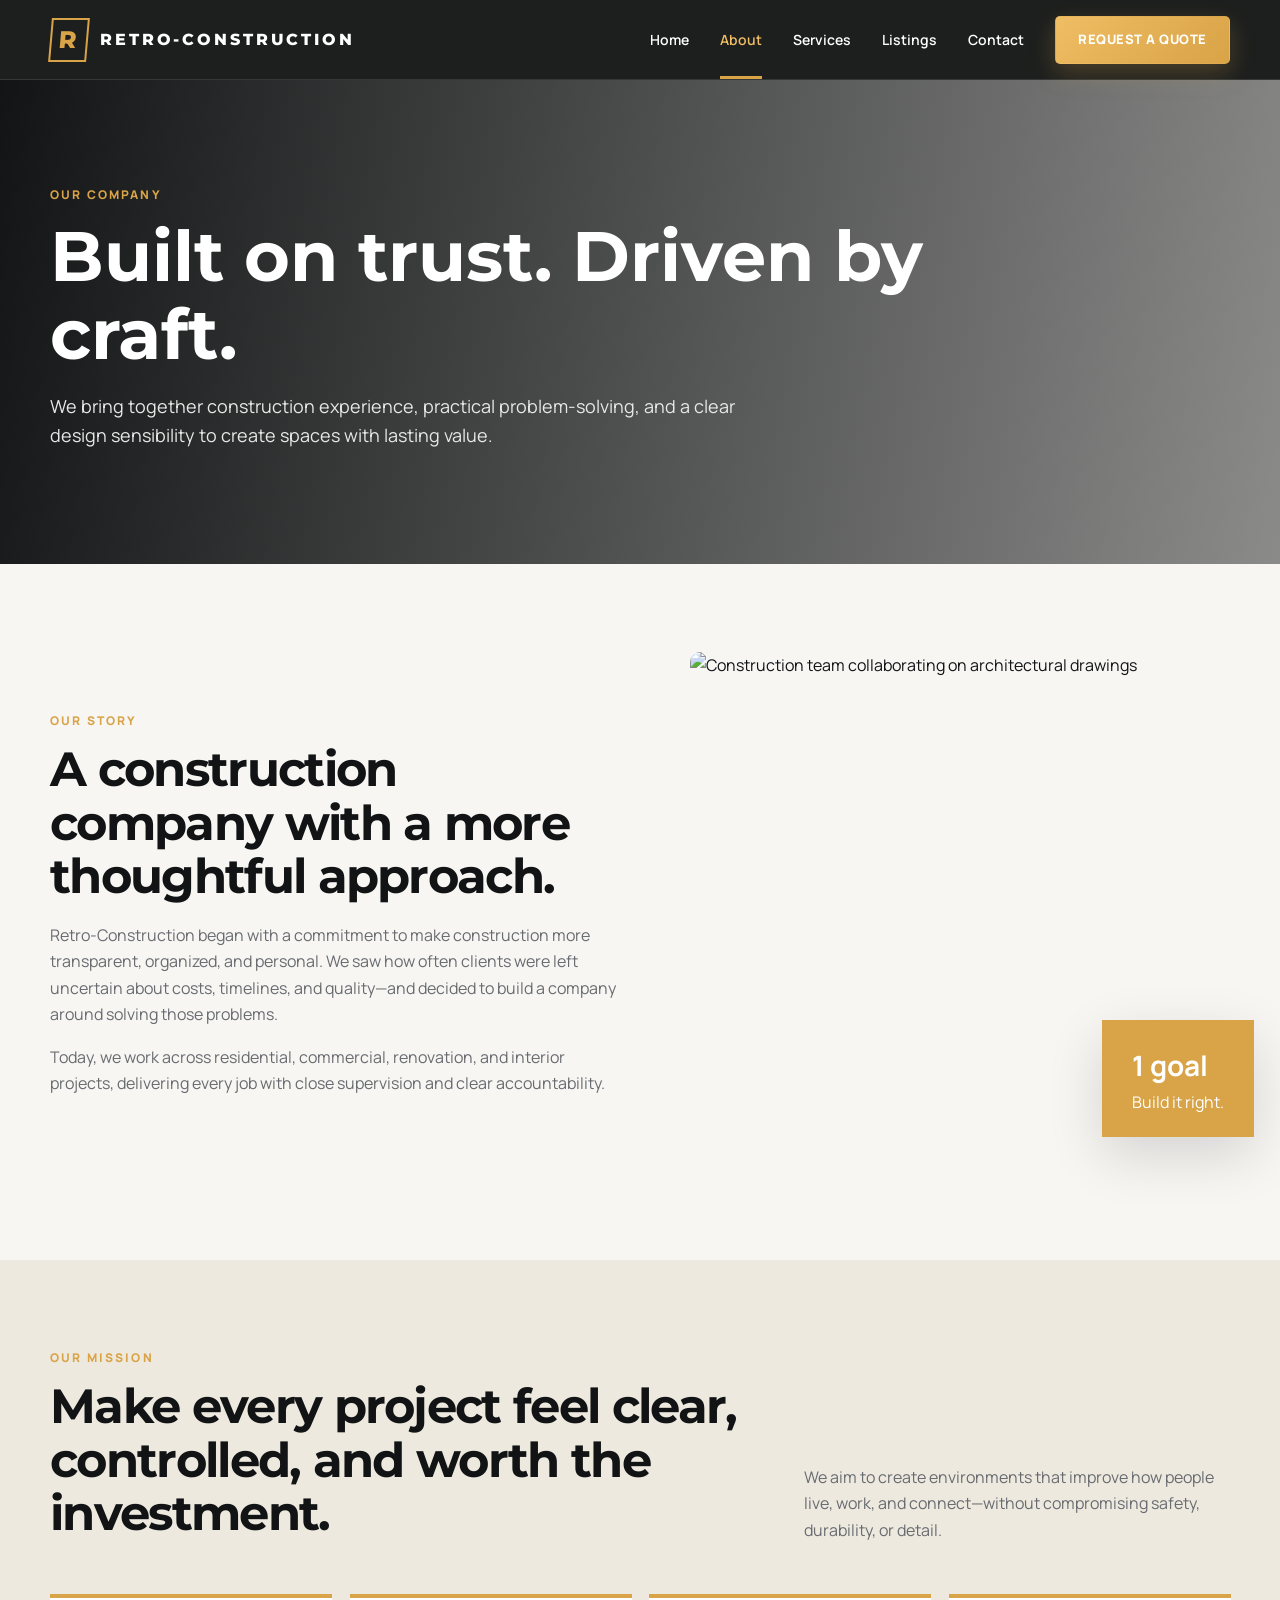
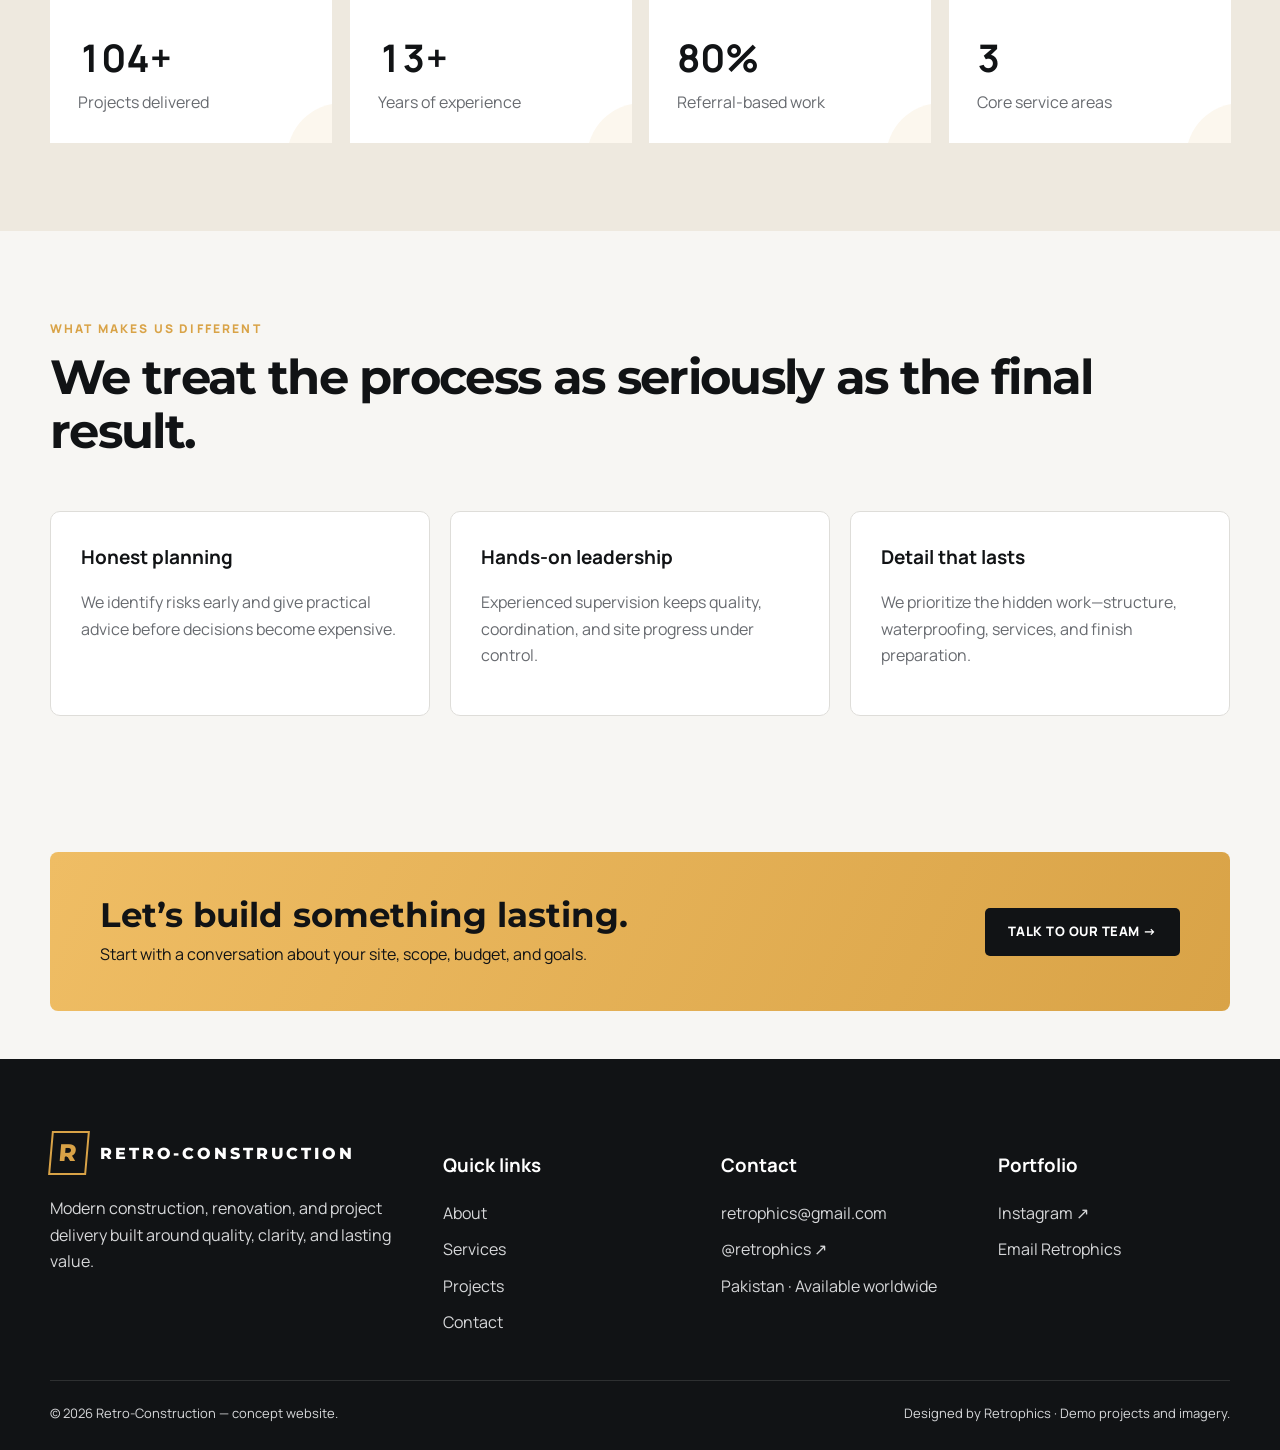
==== about.html @ dbc23b1a "uploading project" ====
<!DOCTYPE html><html lang="en"><head><meta charset="UTF-8"><meta name="viewport" content="width=device-width,initial-scale=1"><title>About Retro-Construction | Our Story & Mission</title><meta name="description" content="Learn about Retro-Construction, our mission, values, experience, and commitment to dependable, design-led construction."><link rel="stylesheet" href="styles.css"></head><body>
<header class="site-header"><div class="container navbar"><a class="logo" href="index.html"><span class="logo-mark">R</span><span>Retro-Construction</span></a><nav class="nav-links"><a href="index.html">Home</a><a class="active" href="about.html">About</a><a href="services.html">Services</a><a href="projects.html">Listings</a><a href="contact.html">Contact</a><a class="btn btn-primary" href="contact.html">Request a Quote</a></nav><button class="menu-btn">☰</button></div></header>
<main><section class="page-hero"><div class="container"><span class="eyebrow">Our company</span><h1>Built on trust. Driven by craft.</h1><p>We bring together construction experience, practical problem-solving, and a clear design sensibility to create spaces with lasting value.</p></div></section>
<section class="section"><div class="container split"><div><span class="eyebrow">Our story</span><h2>A construction company with a more thoughtful approach.</h2><p>Retro-Construction began with a commitment to make construction more transparent, organized, and personal. We saw how often clients were left uncertain about costs, timelines, and quality—and decided to build a company around solving those problems.</p><p>Today, we work across residential, commercial, renovation, and interior projects, delivering every job with close supervision and clear accountability.</p></div><div class="image-stack"><img src="https://images.unsplash.com/photo-1531835551805-16d864c8d311?auto=format&fit=crop&w=1000&q=80" alt="Construction team collaborating on architectural drawings"><div class="floating-note"><strong>1 goal</strong>Build it right.</div></div></div></section>
<section class="section" style="background:#eee9df"><div class="container"><div class="section-heading"><div><span class="eyebrow">Our mission</span><h2>Make every project feel clear, controlled, and worth the investment.</h2></div><p>We aim to create environments that improve how people live, work, and connect—without compromising safety, durability, or detail.</p></div><div class="stats"><div class="stat"><strong>120+</strong><span>Projects delivered</span></div><div class="stat"><strong>15+</strong><span>Years of experience</span></div><div class="stat"><strong>92%</strong><span>Referral-based work</span></div><div class="stat"><strong>4</strong><span>Core service areas</span></div></div></div></section>
<section class="section"><div class="container"><div class="section-heading"><div><span class="eyebrow">What makes us different</span><h2>We treat the process as seriously as the final result.</h2></div></div><div class="grid-3"><article class="card"><h3>Honest planning</h3><p>We identify risks early and give practical advice before decisions become expensive.</p></article><article class="card"><h3>Hands-on leadership</h3><p>Experienced supervision keeps quality, coordination, and site progress under control.</p></article><article class="card"><h3>Detail that lasts</h3><p>We prioritize the hidden work—structure, waterproofing, services, and finish preparation.</p></article></div></div></section>
<section class="section-sm"><div class="container"><div class="cta-banner"><div><h2>Let’s build something lasting.</h2><p>Start with a conversation about your site, scope, budget, and goals.</p></div><a class="btn btn-dark" href="contact.html">Talk to our team →</a></div></div></section></main>
<footer><div class="container"><div class="footer-grid"><div><a class="logo" href="index.html"><span class="logo-mark">R</span><span>Retro-Construction</span></a><p style="margin-top:20px">Modern construction, renovation, and project delivery built around quality, clarity, and lasting value.</p></div><div><h3>Quick links</h3><div class="footer-links"><a href="about.html">About</a><a href="services.html">Services</a><a href="projects.html">Projects</a><a href="contact.html">Contact</a></div></div><div><h3>Contact</h3><div class="footer-links"><a href="mailto:retrophics@gmail.com">retrophics@gmail.com</a><a href="https://www.instagram.com/retrophics/" target="_blank" rel="noopener noreferrer">@retrophics ↗</a><span>Pakistan · Available worldwide</span></div></div><div><h3>Portfolio</h3><div class="footer-links"><a href="https://www.instagram.com/retrophics/" target="_blank" rel="noopener noreferrer">Instagram ↗</a><a href="mailto:retrophics@gmail.com">Email Retrophics</a></div></div></div><div class="copyright"><span>© 2026 Retro-Construction — concept website.</span><span>Designed by Retrophics · Demo projects and imagery.</span></div></div></footer><script src="script.js"></script></body></html>
---- styles.css ----
@import url('https://fonts.googleapis.com/css2?family=Manrope:wght@400;500;600;700;800&family=Montserrat:wght@600;700;800&display=swap');
:root{--ink:#111315;--ink-2:#1b1e20;--muted:#686b70;--paper:#f7f6f3;--white:#fff;--gold:#d9a347;--gold-2:#efbd64;--line:#deddd9;--shadow:0 18px 55px rgba(0,0,0,.14);--radius:16px;--container:1180px}*{box-sizing:border-box}html{scroll-behavior:smooth}body{margin:0;background:var(--paper);color:var(--ink);font-family:Manrope,Arial,sans-serif;line-height:1.65}img{display:block;max-width:100%}a{text-decoration:none;color:inherit}button,input,textarea,select{font:inherit}.container{width:min(var(--container),calc(100% - 40px));margin:auto}.site-header{position:sticky;top:0;z-index:50;background:rgba(10,12,13,.92);backdrop-filter:blur(18px);border-bottom:1px solid rgba(255,255,255,.1)}.navbar{min-height:76px;display:flex;align-items:center;justify-content:space-between;gap:24px}.logo{display:flex;align-items:center;gap:12px;color:#fff;font-family:Montserrat,sans-serif;font-weight:800;text-transform:uppercase;letter-spacing:.18em;line-height:1.1}.logo-mark{width:38px;height:44px;display:grid;place-items:center;border:2px solid var(--gold);color:var(--gold);font-size:24px;transform:skew(-5deg)}.nav-links{display:flex;align-items:center;gap:31px;color:#fff;font-size:14px;font-weight:600}.nav-links>a:not(.btn){position:relative;padding:28px 0}.nav-links>a:not(.btn)::after{content:"";position:absolute;left:0;right:100%;bottom:0;height:3px;background:var(--gold);transition:.25s}.nav-links>a:hover::after,.nav-links>a.active::after{right:0}.nav-links>a.active{color:var(--gold-2)}.menu-btn{display:none;border:0;background:none;color:#fff;font-size:28px}.btn{display:inline-flex;align-items:center;justify-content:center;gap:10px;min-height:48px;padding:0 22px;border-radius:5px;border:1px solid transparent;font-weight:800;font-size:13px;text-transform:uppercase;letter-spacing:.04em;transition:.25s;cursor:pointer}.btn:hover{transform:translateY(-2px)}.btn-primary{background:linear-gradient(135deg,var(--gold-2),var(--gold));color:#fff;box-shadow:0 9px 24px rgba(217,163,71,.25)}.btn-secondary{border-color:var(--gold);color:#fff;background:rgba(12,14,15,.42)}.btn-dark{background:var(--ink);color:#fff}.hero{position:relative;min-height:595px;color:#fff;display:grid;align-items:center;overflow:hidden;background:linear-gradient(90deg,rgba(6,8,9,.93) 0%,rgba(6,8,9,.76) 37%,rgba(6,8,9,.14) 72%),url('https://images.unsplash.com/photo-1600566753190-17f0baa2a6c3?auto=format&fit=crop&w=2200&q=90') center/cover}.hero::after{content:"";position:absolute;inset:auto 0 0;height:130px;background:linear-gradient(transparent,rgba(5,6,7,.62))}.hero .container{position:relative;z-index:2;padding:70px 0 100px}.hero-copy{max-width:640px}.eyebrow{display:block;color:var(--gold);font-size:12px;font-weight:800;letter-spacing:.18em;text-transform:uppercase;margin-bottom:12px}.hero h1,.page-hero h1,h2{font-family:Montserrat,sans-serif;line-height:1.12;margin:0 0 18px}.hero h1{font-size:clamp(46px,6vw,76px);letter-spacing:-.045em;max-width:760px}.hero h1 span{color:var(--gold-2)}.hero p{font-size:17px;max-width:560px;color:#f0f1f2}.hero-actions{display:flex;gap:14px;flex-wrap:wrap;margin-top:30px}.trust-strip{position:relative;z-index:5;margin-top:-1px;background:linear-gradient(90deg,#151719,#242729,#17191b);color:#fff;border-top:1px solid rgba(255,255,255,.12);border-bottom:3px solid var(--gold)}.trust-items{display:grid;grid-template-columns:1.2fr repeat(4,1fr);min-height:104px;align-items:center}.trust-title{font-weight:800;font-size:13px;letter-spacing:.08em;text-transform:uppercase;padding-right:28px}.trust-item{display:flex;gap:13px;align-items:center;padding:0 28px;border-left:1px solid rgba(255,255,255,.2)}.trust-icon{font-size:28px;color:var(--gold)}.trust-item b{font-size:22px}.trust-item small{display:block;color:#c6c7c8}.section{padding:88px 0}.section-sm{padding:48px 0}.section-heading{display:flex;justify-content:space-between;gap:40px;align-items:end;margin-bottom:35px}.section-heading h2,.split h2,.contact-panel h2,.form h2{font-size:clamp(30px,4vw,48px);letter-spacing:-.035em}.section-heading>p{max-width:520px;color:var(--muted)}.grid-3{display:grid;grid-template-columns:repeat(3,1fr);gap:20px}.card{background:#fff;border:1px solid var(--line);padding:30px;border-radius:10px;transition:.25s}.card:hover{transform:translateY(-6px);box-shadow:var(--shadow);border-color:#d0b47e}.icon-box{width:68px;height:68px;border-radius:50%;display:grid;place-items:center;background:#f6f0e5;color:var(--gold);font-size:30px;margin-bottom:16px}.card h3{margin:0 0 8px;font-size:19px}.card p,.project-card p,.split p,.form p{color:var(--muted)}.services-preview{display:grid;grid-template-columns:repeat(4,1fr);gap:14px}.service-tile{position:relative;height:205px;border-radius:5px;overflow:hidden;color:#fff}.service-tile img{width:100%;height:100%;object-fit:cover;transition:.55s}.service-tile::after{content:"";position:absolute;inset:0;background:linear-gradient(transparent 25%,rgba(0,0,0,.83))}.service-tile:hover img{transform:scale(1.08)}.service-tile-content{position:absolute;z-index:2;left:20px;right:20px;bottom:18px;display:flex;align-items:center;gap:13px}.service-tile-content span{width:45px;height:45px;display:grid;place-items:center;background:rgba(5,6,7,.84);border:1px solid rgba(217,163,71,.55);color:var(--gold);font-size:22px}.service-tile h3{font-size:17px;margin:0}.center-action{text-align:center;margin-top:28px}.project-card{background:#fff;border-radius:9px;overflow:hidden;border:1px solid var(--line);transition:.3s}.project-card:hover{transform:translateY(-6px);box-shadow:var(--shadow)}.project-card img{width:100%;height:250px;object-fit:cover;transition:.5s}.project-card:hover img{transform:scale(1.04)}.project-body{padding:22px}.project-tag{font-size:11px;color:var(--gold);font-weight:800;letter-spacing:.12em;text-transform:uppercase}.project-body h3{font-size:22px;margin:5px 0}.split{display:grid;grid-template-columns:1.05fr 1fr;gap:72px;align-items:center}.image-stack{position:relative}.image-stack img{height:520px;width:100%;object-fit:cover;border-radius:10px}.floating-note{position:absolute;right:-24px;bottom:35px;background:var(--gold);color:#fff;padding:22px 30px;box-shadow:var(--shadow)}.floating-note strong{display:block;font-size:28px}.check-list{display:grid;gap:14px;margin:25px 0}.check-list span{display:flex;gap:12px}.check-list b{color:var(--gold)}.quote{padding:28px;background:#fff;border:1px solid var(--line);border-radius:10px}.quote p{font-size:17px}.quote-author{display:flex;align-items:center;gap:12px;margin-top:20px}.quote-author img{width:48px;height:48px;border-radius:50%;object-fit:cover}.cta-banner{padding:44px 50px;background:linear-gradient(115deg,var(--gold-2),var(--gold));display:flex;justify-content:space-between;align-items:center;gap:30px;border-radius:8px}.cta-banner h2{font-size:34px;margin-bottom:7px}.cta-banner p{margin:0}.page-hero{padding:105px 0 95px;color:#fff;background:linear-gradient(100deg,rgba(6,8,9,.95),rgba(6,8,9,.45)),url('https://images.unsplash.com/photo-1503387762-592deb58ef4e?auto=format&fit=crop&w=2000&q=85') center/cover}.page-hero h1{font-size:clamp(42px,6vw,70px);max-width:900px}.page-hero p{max-width:690px;font-size:18px;color:#e7e7e7}.stats{display:grid;grid-template-columns:repeat(4,1fr);gap:18px}.stat{padding:28px;background:#fff;border-top:4px solid var(--gold)}.stat strong{font-size:38px}.stat span{display:block;color:var(--muted)}.service-number{color:var(--gold);font-weight:800;font-size:13px}.service-card{min-height:250px}.process{display:grid;grid-template-columns:repeat(4,1fr);counter-reset:step}.process-step{position:relative;padding:28px 25px;background:#fff;border-right:1px solid var(--line)}.process-step::before{counter-increment:step;content:"0" counter(step);display:block;font-size:12px;color:var(--gold);font-weight:800;margin-bottom:28px}.faq-item{border-bottom:1px solid var(--line)}.faq-q{width:100%;padding:20px 0;background:none;border:0;display:flex;justify-content:space-between;font-weight:800;text-align:left;cursor:pointer}.faq-q span{color:var(--gold);font-size:22px}.faq-a{max-height:0;overflow:hidden;transition:.3s}.faq-item.open .faq-a{max-height:180px}.faq-item.open .faq-q span{transform:rotate(45deg)}.filters{display:flex;gap:10px;flex-wrap:wrap;margin-bottom:30px}.filter-btn{border:1px solid var(--line);background:#fff;padding:10px 17px;border-radius:99px;cursor:pointer;font-weight:700}.filter-btn.active,.filter-btn:hover{background:var(--ink);color:#fff}.projects-grid{display:grid;grid-template-columns:repeat(3,1fr);gap:22px}.project-card.hide{display:none}.contact-grid{display:grid;grid-template-columns:.85fr 1.15fr;gap:32px}.contact-panel,.form{padding:35px;background:#fff;border:1px solid var(--line);border-radius:10px}.contact-list{display:grid;gap:14px;margin:25px 0}.contact-list>a,.contact-list>span{display:flex;gap:15px;align-items:flex-start}.socials{display:flex;gap:10px}.socials a{width:40px;height:40px;border-radius:50%;display:grid;place-items:center;background:var(--ink);color:#fff}.map{margin-top:25px}.map iframe{width:100%;height:240px;border:0}.form-grid{display:grid;grid-template-columns:1fr 1fr;gap:18px}.field{display:grid;gap:7px}.field.full{grid-column:1/-1}.field label{font-weight:800;font-size:13px}.field input,.field textarea,.field select{width:100%;border:1px solid #d8d8d8;padding:14px;background:#fafafa}.field textarea{min-height:150px;resize:vertical}.toast{position:fixed;right:20px;bottom:20px;background:var(--ink);color:#fff;padding:15px 20px;border-left:4px solid var(--gold);transform:translateY(140%);transition:.3s;z-index:100}.toast.show{transform:none}footer{background:#111315;color:#d7d8da;padding:72px 0 25px}.footer-grid{display:grid;grid-template-columns:1.5fr repeat(3,1fr);gap:45px}.footer-grid h3{color:#fff}.footer-links{display:grid;gap:10px}.footer-links a:hover{color:var(--gold)}.copyright{display:flex;justify-content:space-between;border-top:1px solid rgba(255,255,255,.12);padding-top:22px;margin-top:45px;font-size:13px}.reveal{opacity:0;transform:translateY(20px);transition:.7s}.reveal.visible{opacity:1;transform:none}@media(max-width:940px){.nav-links{position:fixed;left:0;right:0;top:76px;background:#111315;padding:20px;display:none;flex-direction:column;align-items:stretch;gap:0}.nav-links.open{display:flex}.nav-links>a:not(.btn){padding:13px 0}.menu-btn{display:block}.trust-items{grid-template-columns:1fr 1fr}.trust-title{grid-column:1/-1;padding:20px 0;border-bottom:1px solid rgba(255,255,255,.15)}.trust-item{padding:18px 12px}.services-preview,.stats,.process{grid-template-columns:repeat(2,1fr)}.grid-3,.projects-grid{grid-template-columns:repeat(2,1fr)}.split,.contact-grid{grid-template-columns:1fr}.footer-grid{grid-template-columns:1fr 1fr}.floating-note{right:15px}}@media(max-width:620px){.container{width:min(100% - 28px,var(--container))}.hero{min-height:650px;background-position:62% center}.hero .container{padding:70px 0}.hero h1{font-size:43px}.section{padding:65px 0}.section-heading{display:block}.grid-3,.projects-grid,.services-preview,.stats,.process,.form-grid,.trust-items,.footer-grid{grid-template-columns:1fr}.trust-title{grid-column:auto}.trust-item{border-left:0;border-top:1px solid rgba(255,255,255,.12)}.cta-banner{padding:32px 25px;display:block}.cta-banner .btn{margin-top:20px}.image-stack img{height:380px}.copyright{display:block}.copyright span{display:block;margin-top:6px}.page-hero{padding:80px 0}.contact-panel,.form{padding:24px}}


:root{
  --ease-premium:cubic-bezier(.22,1,.36,1);
  --ease-smooth:cubic-bezier(.4,0,.2,1);
}

/* Better focus states for keyboard users */
a:focus-visible,button:focus-visible,input:focus-visible,textarea:focus-visible,select:focus-visible{
  outline:3px solid rgba(239,189,100,.55);
  outline-offset:4px;
}

/* Header gains depth after scrolling */
.site-header{
  transition:background .35s var(--ease-smooth),box-shadow .35s var(--ease-smooth),border-color .35s var(--ease-smooth),min-height .35s var(--ease-smooth);
}
.site-header.scrolled{
  background:rgba(10,12,13,.97);
  box-shadow:0 14px 38px rgba(0,0,0,.2);
  border-bottom-color:rgba(217,163,71,.22);
}

/* Refined buttons */
.btn{
  position:relative;
  overflow:hidden;
  isolation:isolate;
  transition:transform .35s var(--ease-premium),box-shadow .35s var(--ease-premium),border-color .35s ease,background .35s ease;
}
.btn::before{
  content:"";
  position:absolute;
  inset:0;
  z-index:-1;
  background:linear-gradient(110deg,transparent 20%,rgba(255,255,255,.28) 48%,transparent 76%);
  transform:translateX(-140%);
  transition:transform .75s var(--ease-premium);
}
.btn:hover::before{transform:translateX(140%)}
.btn:hover{transform:translateY(-3px)}
.btn:active{transform:translateY(-1px) scale(.985)}
.btn-primary:hover{box-shadow:0 14px 34px rgba(217,163,71,.34)}
.btn-secondary:hover{border-color:var(--gold-2);background:rgba(217,163,71,.12)}
.btn-dark:hover{box-shadow:0 14px 34px rgba(0,0,0,.24)}

/* Cinematic hero entrance and very subtle background motion */
.hero{
  background-size:cover;
  animation:hero-breathe 16s ease-in-out infinite alternate;
}
.hero .eyebrow,.hero h1,.hero p,.hero-actions{
  opacity:0;
  transform:translateY(26px);
  animation:hero-rise .9s var(--ease-premium) forwards;
}
.hero h1{animation-delay:.1s}
.hero p{animation-delay:.22s}
.hero-actions{animation-delay:.34s}
@keyframes hero-rise{to{opacity:1;transform:none}}
@keyframes hero-breathe{
  from{background-size:100% auto}
  to{background-size:106% auto}
}

/* Premium reveal system */
.reveal{
  opacity:0;
  transform:translate3d(0,34px,0);
  transition:
    opacity .78s var(--ease-premium),
    transform .78s var(--ease-premium);
  transition-delay:var(--reveal-delay,0ms);
  will-change:opacity,transform;
}
.reveal.reveal-left{transform:translate3d(-38px,0,0)}
.reveal.reveal-right{transform:translate3d(38px,0,0)}
.reveal.reveal-scale{transform:scale(.96)}
.reveal.visible{opacity:1;transform:none}

/* Cards */
.card,.project-card,.quote,.service-tile,.stat,.process-step{
  will-change:transform;
}
.card{
  transition:transform .42s var(--ease-premium),box-shadow .42s var(--ease-premium),border-color .3s ease;
}
.card:hover{transform:translateY(-9px);box-shadow:0 24px 60px rgba(0,0,0,.13)}
.icon-box{transition:transform .45s var(--ease-premium),background .35s ease,color .35s ease}
.card:hover .icon-box{transform:translateY(-4px) rotate(-3deg) scale(1.06);background:var(--ink);color:var(--gold-2)}

/* Service tiles */
.service-tile{
  transition:transform .45s var(--ease-premium),box-shadow .45s var(--ease-premium);
}
.service-tile:hover{transform:translateY(-7px);box-shadow:0 24px 55px rgba(0,0,0,.22)}
.service-tile::after{transition:background .4s ease}
.service-tile:hover::after{background:linear-gradient(transparent 10%,rgba(0,0,0,.9))}
.service-tile-content{transition:transform .42s var(--ease-premium)}
.service-tile:hover .service-tile-content{transform:translateY(-5px)}
.service-tile-content span{transition:transform .42s var(--ease-premium),background .35s ease}
.service-tile:hover .service-tile-content span{transform:rotate(-5deg) scale(1.06);background:var(--gold);color:#fff}

/* Project cards */
.project-card{
  position:relative;
  transition:transform .45s var(--ease-premium),box-shadow .45s var(--ease-premium),border-color .3s ease,opacity .35s ease;
}
.project-card:hover{transform:translateY(-9px);box-shadow:0 28px 65px rgba(0,0,0,.16);border-color:rgba(217,163,71,.55)}
.project-card img{transition:transform .75s var(--ease-premium),filter .5s ease}
.project-card:hover img{transform:scale(1.075);filter:saturate(1.05) contrast(1.03)}
.project-body{position:relative;background:#fff;transition:transform .42s var(--ease-premium)}
.project-card:hover .project-body{transform:translateY(-3px)}
.project-body h3{transition:color .3s ease}
.project-card:hover .project-body h3{color:#9c6b1f}
.project-card.filter-leaving{opacity:0;transform:scale(.96) translateY(10px);pointer-events:none}
.project-card.filter-entering{animation:filter-in .5s var(--ease-premium) both}
@keyframes filter-in{from{opacity:0;transform:scale(.96) translateY(18px)}to{opacity:1;transform:none}}

/* Stats */
.stat{
  position:relative;
  overflow:hidden;
  transition:transform .42s var(--ease-premium),box-shadow .42s var(--ease-premium);
}
.stat::after{
  content:"";
  position:absolute;
  width:110px;
  height:110px;
  right:-65px;
  bottom:-70px;
  border-radius:50%;
  background:rgba(217,163,71,.09);
  transition:transform .5s var(--ease-premium);
}
.stat:hover{transform:translateY(-7px);box-shadow:0 22px 50px rgba(0,0,0,.11)}
.stat:hover::after{transform:scale(1.6)}
.stat strong{display:inline-block;font-variant-numeric:tabular-nums}

/* About imagery */
.image-stack{overflow:visible}
.image-stack img{transition:transform .9s var(--ease-premium),filter .5s ease;will-change:transform}
.image-stack:hover img{transform:scale(1.018);filter:contrast(1.025)}
.floating-note{transition:transform .45s var(--ease-premium),box-shadow .45s ease}
.image-stack:hover .floating-note{transform:translateY(-8px);box-shadow:0 25px 60px rgba(0,0,0,.2)}

/* Testimonials */
.quote{
  transition:transform .42s var(--ease-premium),box-shadow .42s var(--ease-premium),border-color .3s ease;
}
.quote:hover{transform:translateY(-7px);box-shadow:0 22px 55px rgba(0,0,0,.11);border-color:rgba(217,163,71,.5)}
.quote-author img{transition:transform .45s var(--ease-premium)}
.quote:hover .quote-author img{transform:scale(1.08)}

/* FAQ */
.faq-q span{display:inline-block;transition:transform .35s var(--ease-premium),color .3s ease}
.faq-q:hover{color:#9c6b1f}
.faq-a{transition:max-height .5s var(--ease-premium),opacity .35s ease;opacity:0}
.faq-item.open .faq-a{max-height:260px;opacity:1}

/* Filter pills */
.filter-btn{
  transition:transform .3s var(--ease-premium),background .3s ease,color .3s ease,border-color .3s ease,box-shadow .3s ease;
}
.filter-btn:hover{transform:translateY(-2px)}
.filter-btn.active{box-shadow:0 10px 24px rgba(0,0,0,.14);border-color:var(--ink)}

/* Forms */
.field input,.field textarea,.field select{
  transition:border-color .25s ease,box-shadow .25s ease,background .25s ease;
}
.field input:focus,.field textarea:focus,.field select:focus{
  outline:none;
  border-color:var(--gold);
  background:#fff;
  box-shadow:0 0 0 4px rgba(217,163,71,.13);
}
.form .btn.is-loading{pointer-events:none;opacity:.75}

/* Footer links */
.footer-links a{position:relative;width:max-content;transition:color .25s ease,transform .25s ease}
.footer-links a:hover{transform:translateX(4px)}
.socials a{transition:transform .35s var(--ease-premium),background .3s ease,color .3s ease}
.socials a:hover{transform:translateY(-4px) rotate(-4deg);background:var(--gold);color:#fff}

/* Mobile menu animation */
@media(max-width:940px){
  .nav-links{
    display:flex;
    opacity:0;
    visibility:hidden;
    transform:translateY(-12px);
    pointer-events:none;
    transition:opacity .28s ease,transform .35s var(--ease-premium),visibility .28s ease;
  }
  .nav-links.open{
    opacity:1;
    visibility:visible;
    transform:none;
    pointer-events:auto;
  }
}

/* Reduce motion for visitors who request it */
@media(prefers-reduced-motion:reduce){
  html{scroll-behavior:auto}
  *,*::before,*::after{
    animation-duration:.01ms!important;
    animation-iteration-count:1!important;
    transition-duration:.01ms!important;
    scroll-behavior:auto!important;
  }
  .reveal{opacity:1;transform:none}
}
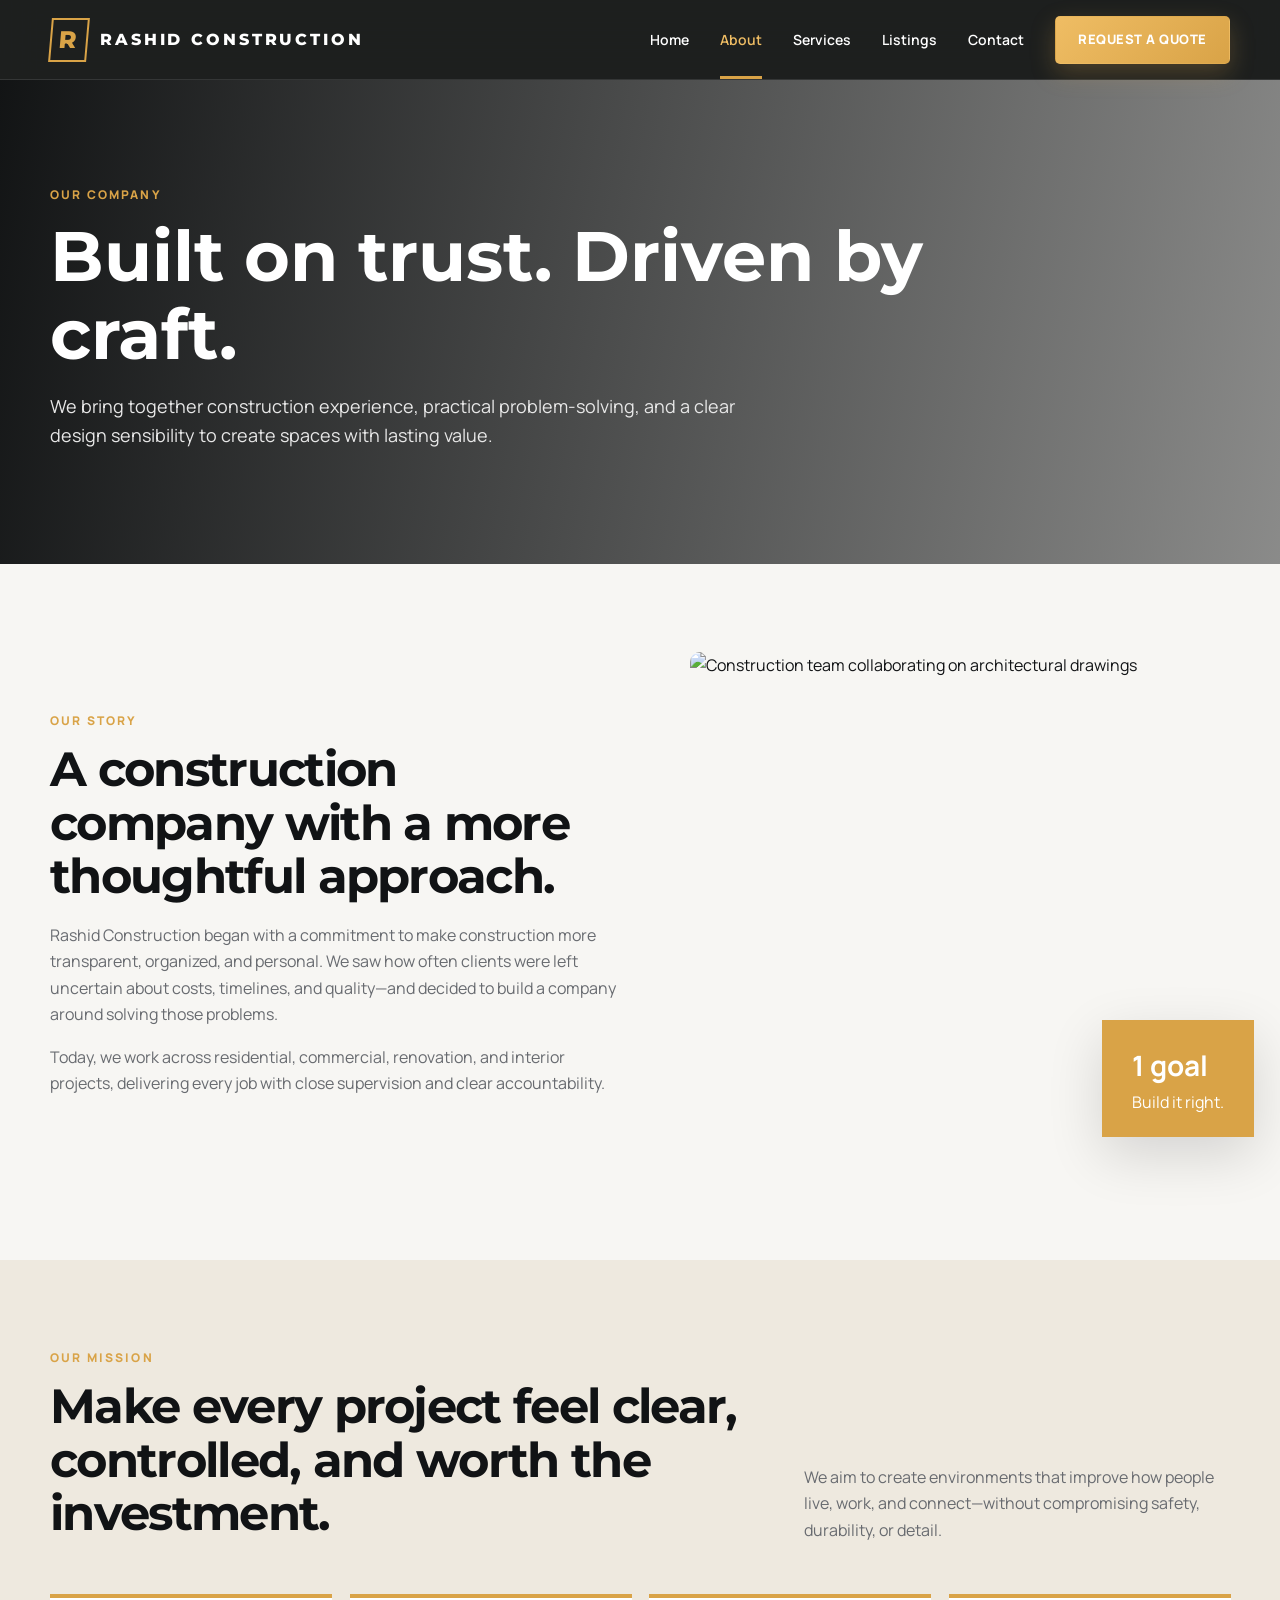
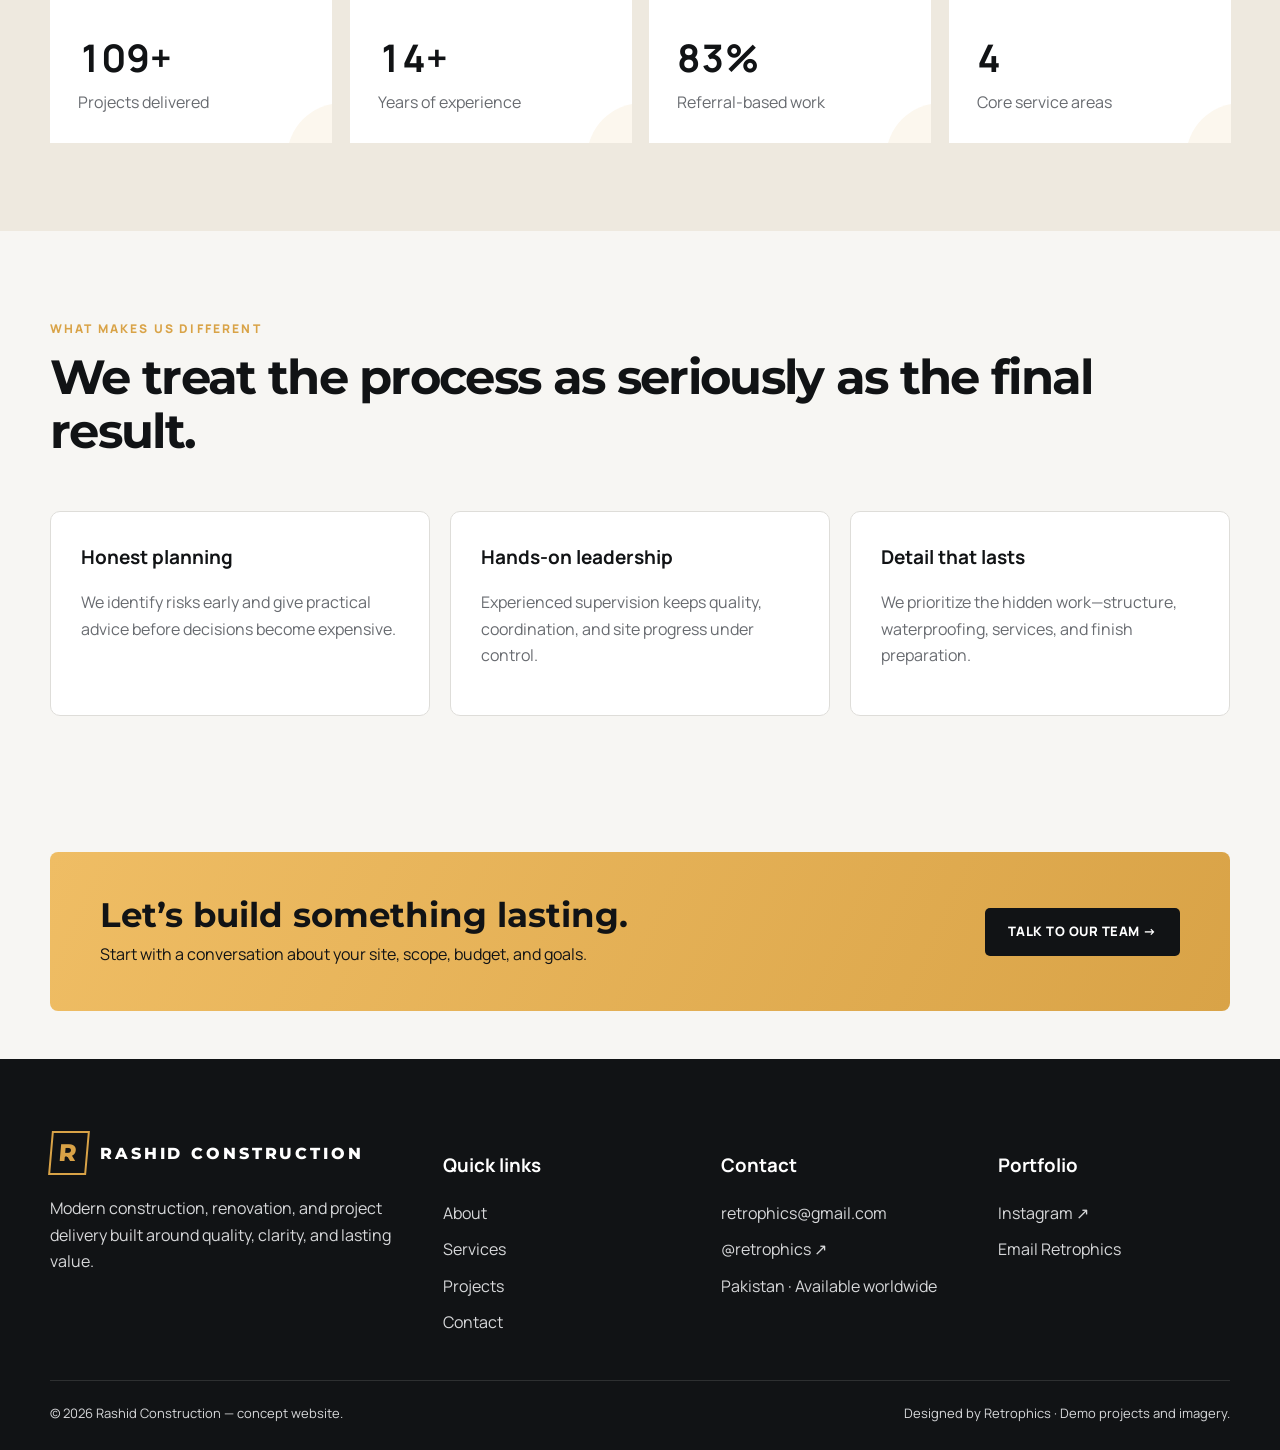
==== commit 5ff33ca2: "rebrand to rashid construction" ====
--- a/about.html
+++ b/about.html
@@ -1,8 +1,132 @@
-<!DOCTYPE html><html lang="en"><head><meta charset="UTF-8"><meta name="viewport" content="width=device-width,initial-scale=1"><title>About Retro-Construction | Our Story & Mission</title><meta name="description" content="Learn about Retro-Construction, our mission, values, experience, and commitment to dependable, design-led construction."><link rel="stylesheet" href="styles.css"></head><body>
-<header class="site-header"><div class="container navbar"><a class="logo" href="index.html"><span class="logo-mark">R</span><span>Retro-Construction</span></a><nav class="nav-links"><a href="index.html">Home</a><a class="active" href="about.html">About</a><a href="services.html">Services</a><a href="projects.html">Listings</a><a href="contact.html">Contact</a><a class="btn btn-primary" href="contact.html">Request a Quote</a></nav><button class="menu-btn">☰</button></div></header>
-<main><section class="page-hero"><div class="container"><span class="eyebrow">Our company</span><h1>Built on trust. Driven by craft.</h1><p>We bring together construction experience, practical problem-solving, and a clear design sensibility to create spaces with lasting value.</p></div></section>
-<section class="section"><div class="container split"><div><span class="eyebrow">Our story</span><h2>A construction company with a more thoughtful approach.</h2><p>Retro-Construction began with a commitment to make construction more transparent, organized, and personal. We saw how often clients were left uncertain about costs, timelines, and quality—and decided to build a company around solving those problems.</p><p>Today, we work across residential, commercial, renovation, and interior projects, delivering every job with close supervision and clear accountability.</p></div><div class="image-stack"><img src="https://images.unsplash.com/photo-1531835551805-16d864c8d311?auto=format&fit=crop&w=1000&q=80" alt="Construction team collaborating on architectural drawings"><div class="floating-note"><strong>1 goal</strong>Build it right.</div></div></div></section>
-<section class="section" style="background:#eee9df"><div class="container"><div class="section-heading"><div><span class="eyebrow">Our mission</span><h2>Make every project feel clear, controlled, and worth the investment.</h2></div><p>We aim to create environments that improve how people live, work, and connect—without compromising safety, durability, or detail.</p></div><div class="stats"><div class="stat"><strong>120+</strong><span>Projects delivered</span></div><div class="stat"><strong>15+</strong><span>Years of experience</span></div><div class="stat"><strong>92%</strong><span>Referral-based work</span></div><div class="stat"><strong>4</strong><span>Core service areas</span></div></div></div></section>
-<section class="section"><div class="container"><div class="section-heading"><div><span class="eyebrow">What makes us different</span><h2>We treat the process as seriously as the final result.</h2></div></div><div class="grid-3"><article class="card"><h3>Honest planning</h3><p>We identify risks early and give practical advice before decisions become expensive.</p></article><article class="card"><h3>Hands-on leadership</h3><p>Experienced supervision keeps quality, coordination, and site progress under control.</p></article><article class="card"><h3>Detail that lasts</h3><p>We prioritize the hidden work—structure, waterproofing, services, and finish preparation.</p></article></div></div></section>
-<section class="section-sm"><div class="container"><div class="cta-banner"><div><h2>Let’s build something lasting.</h2><p>Start with a conversation about your site, scope, budget, and goals.</p></div><a class="btn btn-dark" href="contact.html">Talk to our team →</a></div></div></section></main>
-<footer><div class="container"><div class="footer-grid"><div><a class="logo" href="index.html"><span class="logo-mark">R</span><span>Retro-Construction</span></a><p style="margin-top:20px">Modern construction, renovation, and project delivery built around quality, clarity, and lasting value.</p></div><div><h3>Quick links</h3><div class="footer-links"><a href="about.html">About</a><a href="services.html">Services</a><a href="projects.html">Projects</a><a href="contact.html">Contact</a></div></div><div><h3>Contact</h3><div class="footer-links"><a href="mailto:retrophics@gmail.com">retrophics@gmail.com</a><a href="https://www.instagram.com/retrophics/" target="_blank" rel="noopener noreferrer">@retrophics ↗</a><span>Pakistan · Available worldwide</span></div></div><div><h3>Portfolio</h3><div class="footer-links"><a href="https://www.instagram.com/retrophics/" target="_blank" rel="noopener noreferrer">Instagram ↗</a><a href="mailto:retrophics@gmail.com">Email Retrophics</a></div></div></div><div class="copyright"><span>© 2026 Retro-Construction — concept website.</span><span>Designed by Retrophics · Demo projects and imagery.</span></div></div></footer><script src="script.js"></script></body></html>
+<!DOCTYPE html>
+<html lang="en">
+
+<head>
+    <meta charset="UTF-8">
+    <meta name="viewport" content="width=device-width,initial-scale=1">
+    <title>About Rashid Construction | Our Story & Mission</title>
+    <meta name="description"
+        content="Learn about Rashid Construction, our mission, values, experience, and commitment to dependable, design-led construction.">
+    <link rel="stylesheet" href="styles.css">
+</head>
+
+<body>
+    <header class="site-header">
+        <div class="container navbar"><a class="logo" href="index.html"><span
+                    class="logo-mark">R</span><span>Rashid Construction</span></a>
+            <nav class="nav-links"><a href="index.html">Home</a><a class="active" href="about.html">About</a><a
+                    href="services.html">Services</a><a href="projects.html">Listings</a><a
+                    href="contact.html">Contact</a><a class="btn btn-primary" href="contact.html">Request a Quote</a>
+            </nav><button class="menu-btn">☰</button>
+        </div>
+    </header>
+    <main>
+        <section class="page-hero">
+            <div class="container"><span class="eyebrow">Our company</span>
+                <h1>Built on trust. Driven by craft.</h1>
+                <p>We bring together construction experience, practical problem-solving, and a clear design sensibility
+                    to create spaces with lasting value.</p>
+            </div>
+        </section>
+        <section class="section">
+            <div class="container split">
+                <div><span class="eyebrow">Our story</span>
+                    <h2>A construction company with a more thoughtful approach.</h2>
+                    <p>Rashid Construction began with a commitment to make construction more transparent, organized, and
+                        personal. We saw how often clients were left uncertain about costs, timelines, and quality—and
+                        decided to build a company around solving those problems.</p>
+                    <p>Today, we work across residential, commercial, renovation, and interior projects, delivering
+                        every job with close supervision and clear accountability.</p>
+                </div>
+                <div class="image-stack"><img
+                        src="https://images.unsplash.com/photo-1531835551805-16d864c8d311?auto=format&fit=crop&w=1000&q=80"
+                        alt="Construction team collaborating on architectural drawings">
+                    <div class="floating-note"><strong>1 goal</strong>Build it right.</div>
+                </div>
+            </div>
+        </section>
+        <section class="section" style="background:#eee9df">
+            <div class="container">
+                <div class="section-heading">
+                    <div><span class="eyebrow">Our mission</span>
+                        <h2>Make every project feel clear, controlled, and worth the investment.</h2>
+                    </div>
+                    <p>We aim to create environments that improve how people live, work, and connect—without
+                        compromising safety, durability, or detail.</p>
+                </div>
+                <div class="stats">
+                    <div class="stat"><strong>120+</strong><span>Projects delivered</span></div>
+                    <div class="stat"><strong>15+</strong><span>Years of experience</span></div>
+                    <div class="stat"><strong>92%</strong><span>Referral-based work</span></div>
+                    <div class="stat"><strong>4</strong><span>Core service areas</span></div>
+                </div>
+            </div>
+        </section>
+        <section class="section">
+            <div class="container">
+                <div class="section-heading">
+                    <div><span class="eyebrow">What makes us different</span>
+                        <h2>We treat the process as seriously as the final result.</h2>
+                    </div>
+                </div>
+                <div class="grid-3">
+                    <article class="card">
+                        <h3>Honest planning</h3>
+                        <p>We identify risks early and give practical advice before decisions become expensive.</p>
+                    </article>
+                    <article class="card">
+                        <h3>Hands-on leadership</h3>
+                        <p>Experienced supervision keeps quality, coordination, and site progress under control.</p>
+                    </article>
+                    <article class="card">
+                        <h3>Detail that lasts</h3>
+                        <p>We prioritize the hidden work—structure, waterproofing, services, and finish preparation.</p>
+                    </article>
+                </div>
+            </div>
+        </section>
+        <section class="section-sm">
+            <div class="container">
+                <div class="cta-banner">
+                    <div>
+                        <h2>Let’s build something lasting.</h2>
+                        <p>Start with a conversation about your site, scope, budget, and goals.</p>
+                    </div><a class="btn btn-dark" href="contact.html">Talk to our team →</a>
+                </div>
+            </div>
+        </section>
+    </main>
+    <footer>
+        <div class="container">
+            <div class="footer-grid">
+                <div><a class="logo" href="index.html"><span
+                            class="logo-mark">R</span><span>Rashid Construction</span></a>
+                    <p style="margin-top:20px">Modern construction, renovation, and project delivery built around
+                        quality, clarity, and lasting value.</p>
+                </div>
+                <div>
+                    <h3>Quick links</h3>
+                    <div class="footer-links"><a href="about.html">About</a><a href="services.html">Services</a><a
+                            href="projects.html">Projects</a><a href="contact.html">Contact</a></div>
+                </div>
+                <div>
+                    <h3>Contact</h3>
+                    <div class="footer-links"><a href="mailto:retrophics@gmail.com">retrophics@gmail.com</a><a
+                            href="https://www.instagram.com/retrophics.dev/" target="_blank"
+                            rel="noopener noreferrer">@retrophics ↗</a><span>Pakistan · Available worldwide</span></div>
+                </div>
+                <div>
+                    <h3>Portfolio</h3>
+                    <div class="footer-links"><a href="https://www.instagram.com/retrophics.dev/" target="_blank"
+                            rel="noopener noreferrer">Instagram ↗</a><a href="mailto:retrophics@gmail.com">Email
+                            Retrophics</a></div>
+                </div>
+            </div>
+            <div class="copyright"><span>© 2026 Rashid Construction — concept website.</span><span>Designed by Retrophics
+                    · Demo projects and imagery.</span></div>
+        </div>
+    </footer>
+    <script src="script.js"></script>
+</body>
+
+</html>
--- a/styles.css
+++ b/styles.css
@@ -1,217 +1,1464 @@
 @import url('https://fonts.googleapis.com/css2?family=Manrope:wght@400;500;600;700;800&family=Montserrat:wght@600;700;800&display=swap');
-:root{--ink:#111315;--ink-2:#1b1e20;--muted:#686b70;--paper:#f7f6f3;--white:#fff;--gold:#d9a347;--gold-2:#efbd64;--line:#deddd9;--shadow:0 18px 55px rgba(0,0,0,.14);--radius:16px;--container:1180px}*{box-sizing:border-box}html{scroll-behavior:smooth}body{margin:0;background:var(--paper);color:var(--ink);font-family:Manrope,Arial,sans-serif;line-height:1.65}img{display:block;max-width:100%}a{text-decoration:none;color:inherit}button,input,textarea,select{font:inherit}.container{width:min(var(--container),calc(100% - 40px));margin:auto}.site-header{position:sticky;top:0;z-index:50;background:rgba(10,12,13,.92);backdrop-filter:blur(18px);border-bottom:1px solid rgba(255,255,255,.1)}.navbar{min-height:76px;display:flex;align-items:center;justify-content:space-between;gap:24px}.logo{display:flex;align-items:center;gap:12px;color:#fff;font-family:Montserrat,sans-serif;font-weight:800;text-transform:uppercase;letter-spacing:.18em;line-height:1.1}.logo-mark{width:38px;height:44px;display:grid;place-items:center;border:2px solid var(--gold);color:var(--gold);font-size:24px;transform:skew(-5deg)}.nav-links{display:flex;align-items:center;gap:31px;color:#fff;font-size:14px;font-weight:600}.nav-links>a:not(.btn){position:relative;padding:28px 0}.nav-links>a:not(.btn)::after{content:"";position:absolute;left:0;right:100%;bottom:0;height:3px;background:var(--gold);transition:.25s}.nav-links>a:hover::after,.nav-links>a.active::after{right:0}.nav-links>a.active{color:var(--gold-2)}.menu-btn{display:none;border:0;background:none;color:#fff;font-size:28px}.btn{display:inline-flex;align-items:center;justify-content:center;gap:10px;min-height:48px;padding:0 22px;border-radius:5px;border:1px solid transparent;font-weight:800;font-size:13px;text-transform:uppercase;letter-spacing:.04em;transition:.25s;cursor:pointer}.btn:hover{transform:translateY(-2px)}.btn-primary{background:linear-gradient(135deg,var(--gold-2),var(--gold));color:#fff;box-shadow:0 9px 24px rgba(217,163,71,.25)}.btn-secondary{border-color:var(--gold);color:#fff;background:rgba(12,14,15,.42)}.btn-dark{background:var(--ink);color:#fff}.hero{position:relative;min-height:595px;color:#fff;display:grid;align-items:center;overflow:hidden;background:linear-gradient(90deg,rgba(6,8,9,.93) 0%,rgba(6,8,9,.76) 37%,rgba(6,8,9,.14) 72%),url('https://images.unsplash.com/photo-1600566753190-17f0baa2a6c3?auto=format&fit=crop&w=2200&q=90') center/cover}.hero::after{content:"";position:absolute;inset:auto 0 0;height:130px;background:linear-gradient(transparent,rgba(5,6,7,.62))}.hero .container{position:relative;z-index:2;padding:70px 0 100px}.hero-copy{max-width:640px}.eyebrow{display:block;color:var(--gold);font-size:12px;font-weight:800;letter-spacing:.18em;text-transform:uppercase;margin-bottom:12px}.hero h1,.page-hero h1,h2{font-family:Montserrat,sans-serif;line-height:1.12;margin:0 0 18px}.hero h1{font-size:clamp(46px,6vw,76px);letter-spacing:-.045em;max-width:760px}.hero h1 span{color:var(--gold-2)}.hero p{font-size:17px;max-width:560px;color:#f0f1f2}.hero-actions{display:flex;gap:14px;flex-wrap:wrap;margin-top:30px}.trust-strip{position:relative;z-index:5;margin-top:-1px;background:linear-gradient(90deg,#151719,#242729,#17191b);color:#fff;border-top:1px solid rgba(255,255,255,.12);border-bottom:3px solid var(--gold)}.trust-items{display:grid;grid-template-columns:1.2fr repeat(4,1fr);min-height:104px;align-items:center}.trust-title{font-weight:800;font-size:13px;letter-spacing:.08em;text-transform:uppercase;padding-right:28px}.trust-item{display:flex;gap:13px;align-items:center;padding:0 28px;border-left:1px solid rgba(255,255,255,.2)}.trust-icon{font-size:28px;color:var(--gold)}.trust-item b{font-size:22px}.trust-item small{display:block;color:#c6c7c8}.section{padding:88px 0}.section-sm{padding:48px 0}.section-heading{display:flex;justify-content:space-between;gap:40px;align-items:end;margin-bottom:35px}.section-heading h2,.split h2,.contact-panel h2,.form h2{font-size:clamp(30px,4vw,48px);letter-spacing:-.035em}.section-heading>p{max-width:520px;color:var(--muted)}.grid-3{display:grid;grid-template-columns:repeat(3,1fr);gap:20px}.card{background:#fff;border:1px solid var(--line);padding:30px;border-radius:10px;transition:.25s}.card:hover{transform:translateY(-6px);box-shadow:var(--shadow);border-color:#d0b47e}.icon-box{width:68px;height:68px;border-radius:50%;display:grid;place-items:center;background:#f6f0e5;color:var(--gold);font-size:30px;margin-bottom:16px}.card h3{margin:0 0 8px;font-size:19px}.card p,.project-card p,.split p,.form p{color:var(--muted)}.services-preview{display:grid;grid-template-columns:repeat(4,1fr);gap:14px}.service-tile{position:relative;height:205px;border-radius:5px;overflow:hidden;color:#fff}.service-tile img{width:100%;height:100%;object-fit:cover;transition:.55s}.service-tile::after{content:"";position:absolute;inset:0;background:linear-gradient(transparent 25%,rgba(0,0,0,.83))}.service-tile:hover img{transform:scale(1.08)}.service-tile-content{position:absolute;z-index:2;left:20px;right:20px;bottom:18px;display:flex;align-items:center;gap:13px}.service-tile-content span{width:45px;height:45px;display:grid;place-items:center;background:rgba(5,6,7,.84);border:1px solid rgba(217,163,71,.55);color:var(--gold);font-size:22px}.service-tile h3{font-size:17px;margin:0}.center-action{text-align:center;margin-top:28px}.project-card{background:#fff;border-radius:9px;overflow:hidden;border:1px solid var(--line);transition:.3s}.project-card:hover{transform:translateY(-6px);box-shadow:var(--shadow)}.project-card img{width:100%;height:250px;object-fit:cover;transition:.5s}.project-card:hover img{transform:scale(1.04)}.project-body{padding:22px}.project-tag{font-size:11px;color:var(--gold);font-weight:800;letter-spacing:.12em;text-transform:uppercase}.project-body h3{font-size:22px;margin:5px 0}.split{display:grid;grid-template-columns:1.05fr 1fr;gap:72px;align-items:center}.image-stack{position:relative}.image-stack img{height:520px;width:100%;object-fit:cover;border-radius:10px}.floating-note{position:absolute;right:-24px;bottom:35px;background:var(--gold);color:#fff;padding:22px 30px;box-shadow:var(--shadow)}.floating-note strong{display:block;font-size:28px}.check-list{display:grid;gap:14px;margin:25px 0}.check-list span{display:flex;gap:12px}.check-list b{color:var(--gold)}.quote{padding:28px;background:#fff;border:1px solid var(--line);border-radius:10px}.quote p{font-size:17px}.quote-author{display:flex;align-items:center;gap:12px;margin-top:20px}.quote-author img{width:48px;height:48px;border-radius:50%;object-fit:cover}.cta-banner{padding:44px 50px;background:linear-gradient(115deg,var(--gold-2),var(--gold));display:flex;justify-content:space-between;align-items:center;gap:30px;border-radius:8px}.cta-banner h2{font-size:34px;margin-bottom:7px}.cta-banner p{margin:0}.page-hero{padding:105px 0 95px;color:#fff;background:linear-gradient(100deg,rgba(6,8,9,.95),rgba(6,8,9,.45)),url('https://images.unsplash.com/photo-1503387762-592deb58ef4e?auto=format&fit=crop&w=2000&q=85') center/cover}.page-hero h1{font-size:clamp(42px,6vw,70px);max-width:900px}.page-hero p{max-width:690px;font-size:18px;color:#e7e7e7}.stats{display:grid;grid-template-columns:repeat(4,1fr);gap:18px}.stat{padding:28px;background:#fff;border-top:4px solid var(--gold)}.stat strong{font-size:38px}.stat span{display:block;color:var(--muted)}.service-number{color:var(--gold);font-weight:800;font-size:13px}.service-card{min-height:250px}.process{display:grid;grid-template-columns:repeat(4,1fr);counter-reset:step}.process-step{position:relative;padding:28px 25px;background:#fff;border-right:1px solid var(--line)}.process-step::before{counter-increment:step;content:"0" counter(step);display:block;font-size:12px;color:var(--gold);font-weight:800;margin-bottom:28px}.faq-item{border-bottom:1px solid var(--line)}.faq-q{width:100%;padding:20px 0;background:none;border:0;display:flex;justify-content:space-between;font-weight:800;text-align:left;cursor:pointer}.faq-q span{color:var(--gold);font-size:22px}.faq-a{max-height:0;overflow:hidden;transition:.3s}.faq-item.open .faq-a{max-height:180px}.faq-item.open .faq-q span{transform:rotate(45deg)}.filters{display:flex;gap:10px;flex-wrap:wrap;margin-bottom:30px}.filter-btn{border:1px solid var(--line);background:#fff;padding:10px 17px;border-radius:99px;cursor:pointer;font-weight:700}.filter-btn.active,.filter-btn:hover{background:var(--ink);color:#fff}.projects-grid{display:grid;grid-template-columns:repeat(3,1fr);gap:22px}.project-card.hide{display:none}.contact-grid{display:grid;grid-template-columns:.85fr 1.15fr;gap:32px}.contact-panel,.form{padding:35px;background:#fff;border:1px solid var(--line);border-radius:10px}.contact-list{display:grid;gap:14px;margin:25px 0}.contact-list>a,.contact-list>span{display:flex;gap:15px;align-items:flex-start}.socials{display:flex;gap:10px}.socials a{width:40px;height:40px;border-radius:50%;display:grid;place-items:center;background:var(--ink);color:#fff}.map{margin-top:25px}.map iframe{width:100%;height:240px;border:0}.form-grid{display:grid;grid-template-columns:1fr 1fr;gap:18px}.field{display:grid;gap:7px}.field.full{grid-column:1/-1}.field label{font-weight:800;font-size:13px}.field input,.field textarea,.field select{width:100%;border:1px solid #d8d8d8;padding:14px;background:#fafafa}.field textarea{min-height:150px;resize:vertical}.toast{position:fixed;right:20px;bottom:20px;background:var(--ink);color:#fff;padding:15px 20px;border-left:4px solid var(--gold);transform:translateY(140%);transition:.3s;z-index:100}.toast.show{transform:none}footer{background:#111315;color:#d7d8da;padding:72px 0 25px}.footer-grid{display:grid;grid-template-columns:1.5fr repeat(3,1fr);gap:45px}.footer-grid h3{color:#fff}.footer-links{display:grid;gap:10px}.footer-links a:hover{color:var(--gold)}.copyright{display:flex;justify-content:space-between;border-top:1px solid rgba(255,255,255,.12);padding-top:22px;margin-top:45px;font-size:13px}.reveal{opacity:0;transform:translateY(20px);transition:.7s}.reveal.visible{opacity:1;transform:none}@media(max-width:940px){.nav-links{position:fixed;left:0;right:0;top:76px;background:#111315;padding:20px;display:none;flex-direction:column;align-items:stretch;gap:0}.nav-links.open{display:flex}.nav-links>a:not(.btn){padding:13px 0}.menu-btn{display:block}.trust-items{grid-template-columns:1fr 1fr}.trust-title{grid-column:1/-1;padding:20px 0;border-bottom:1px solid rgba(255,255,255,.15)}.trust-item{padding:18px 12px}.services-preview,.stats,.process{grid-template-columns:repeat(2,1fr)}.grid-3,.projects-grid{grid-template-columns:repeat(2,1fr)}.split,.contact-grid{grid-template-columns:1fr}.footer-grid{grid-template-columns:1fr 1fr}.floating-note{right:15px}}@media(max-width:620px){.container{width:min(100% - 28px,var(--container))}.hero{min-height:650px;background-position:62% center}.hero .container{padding:70px 0}.hero h1{font-size:43px}.section{padding:65px 0}.section-heading{display:block}.grid-3,.projects-grid,.services-preview,.stats,.process,.form-grid,.trust-items,.footer-grid{grid-template-columns:1fr}.trust-title{grid-column:auto}.trust-item{border-left:0;border-top:1px solid rgba(255,255,255,.12)}.cta-banner{padding:32px 25px;display:block}.cta-banner .btn{margin-top:20px}.image-stack img{height:380px}.copyright{display:block}.copyright span{display:block;margin-top:6px}.page-hero{padding:80px 0}.contact-panel,.form{padding:24px}}
-
-
-:root{
-  --ease-premium:cubic-bezier(.22,1,.36,1);
-  --ease-smooth:cubic-bezier(.4,0,.2,1);
+
+:root {
+    --ink: #111315;
+    --ink-2: #1b1e20;
+    --muted: #686b70;
+    --paper: #f7f6f3;
+    --white: #fff;
+    --gold: #d9a347;
+    --gold-2: #efbd64;
+    --line: #deddd9;
+    --shadow: 0 18px 55px rgba(0, 0, 0, .14);
+    --radius: 16px;
+    --container: 1180px
+}
+
+* {
+    box-sizing: border-box
+}
+
+html {
+    scroll-behavior: smooth
+}
+
+body {
+    margin: 0;
+    background: var(--paper);
+    color: var(--ink);
+    font-family: Manrope, Arial, sans-serif;
+    line-height: 1.65
+}
+
+img {
+    display: block;
+    max-width: 100%
+}
+
+a {
+    text-decoration: none;
+    color: inherit
+}
+
+button,
+input,
+textarea,
+select {
+    font: inherit
+}
+
+.container {
+    width: min(var(--container), calc(100% - 40px));
+    margin: auto
+}
+
+.site-header {
+    position: sticky;
+    top: 0;
+    z-index: 50;
+    background: rgba(10, 12, 13, .92);
+    backdrop-filter: blur(18px);
+    border-bottom: 1px solid rgba(255, 255, 255, .1)
+}
+
+.navbar {
+    min-height: 76px;
+    display: flex;
+    align-items: center;
+    justify-content: space-between;
+    gap: 24px
+}
+
+.logo {
+    display: flex;
+    align-items: center;
+    gap: 12px;
+    color: #fff;
+    font-family: Montserrat, sans-serif;
+    font-weight: 800;
+    text-transform: uppercase;
+    letter-spacing: .18em;
+    line-height: 1.1
+}
+
+.logo-mark {
+    width: 38px;
+    height: 44px;
+    display: grid;
+    place-items: center;
+    border: 2px solid var(--gold);
+    color: var(--gold);
+    font-size: 24px;
+    transform: skew(-5deg)
+}
+
+.nav-links {
+    display: flex;
+    align-items: center;
+    gap: 31px;
+    color: #fff;
+    font-size: 14px;
+    font-weight: 600
+}
+
+.nav-links>a:not(.btn) {
+    position: relative;
+    padding: 28px 0
+}
+
+.nav-links>a:not(.btn)::after {
+    content: "";
+    position: absolute;
+    left: 0;
+    right: 100%;
+    bottom: 0;
+    height: 3px;
+    background: var(--gold);
+    transition: .25s
+}
+
+.nav-links>a:hover::after,
+.nav-links>a.active::after {
+    right: 0
+}
+
+.nav-links>a.active {
+    color: var(--gold-2)
+}
+
+.menu-btn {
+    display: none;
+    border: 0;
+    background: none;
+    color: #fff;
+    font-size: 28px
+}
+
+.btn {
+    display: inline-flex;
+    align-items: center;
+    justify-content: center;
+    gap: 10px;
+    min-height: 48px;
+    padding: 0 22px;
+    border-radius: 5px;
+    border: 1px solid transparent;
+    font-weight: 800;
+    font-size: 13px;
+    text-transform: uppercase;
+    letter-spacing: .04em;
+    transition: .25s;
+    cursor: pointer
+}
+
+.btn:hover {
+    transform: translateY(-2px)
+}
+
+.btn-primary {
+    background: linear-gradient(135deg, var(--gold-2), var(--gold));
+    color: #fff;
+    box-shadow: 0 9px 24px rgba(217, 163, 71, .25)
+}
+
+.btn-secondary {
+    border-color: var(--gold);
+    color: #fff;
+    background: rgba(12, 14, 15, .42)
+}
+
+.btn-dark {
+    background: var(--ink);
+    color: #fff
+}
+
+.hero {
+    position: relative;
+    min-height: 595px;
+    color: #fff;
+    display: grid;
+    align-items: center;
+    overflow: hidden;
+    background: linear-gradient(90deg, rgba(6, 8, 9, .93) 0%, rgba(6, 8, 9, .76) 37%, rgba(6, 8, 9, .14) 72%), url('https://images.unsplash.com/photo-1600566753190-17f0baa2a6c3?auto=format&fit=crop&w=2200&q=90') center/cover
+}
+
+.hero::after {
+    content: "";
+    position: absolute;
+    inset: auto 0 0;
+    height: 130px;
+    background: linear-gradient(transparent, rgba(5, 6, 7, .62))
+}
+
+.hero .container {
+    position: relative;
+    z-index: 2;
+    padding: 70px 0 100px
+}
+
+.hero-copy {
+    max-width: 640px
+}
+
+.eyebrow {
+    display: block;
+    color: var(--gold);
+    font-size: 12px;
+    font-weight: 800;
+    letter-spacing: .18em;
+    text-transform: uppercase;
+    margin-bottom: 12px
+}
+
+.hero h1,
+.page-hero h1,
+h2 {
+    font-family: Montserrat, sans-serif;
+    line-height: 1.12;
+    margin: 0 0 18px
+}
+
+.hero h1 {
+    font-size: clamp(46px, 6vw, 76px);
+    letter-spacing: -.045em;
+    max-width: 760px
+}
+
+.hero h1 span {
+    color: var(--gold-2)
+}
+
+.hero p {
+    font-size: 17px;
+    max-width: 560px;
+    color: #f0f1f2
+}
+
+.hero-actions {
+    display: flex;
+    gap: 14px;
+    flex-wrap: wrap;
+    margin-top: 30px
+}
+
+.trust-strip {
+    position: relative;
+    z-index: 5;
+    margin-top: -1px;
+    background: linear-gradient(90deg, #151719, #242729, #17191b);
+    color: #fff;
+    border-top: 1px solid rgba(255, 255, 255, .12);
+    border-bottom: 3px solid var(--gold)
+}
+
+.trust-items {
+    display: grid;
+    grid-template-columns: 1.2fr repeat(4, 1fr);
+    min-height: 104px;
+    align-items: center
+}
+
+.trust-title {
+    font-weight: 800;
+    font-size: 13px;
+    letter-spacing: .08em;
+    text-transform: uppercase;
+    padding-right: 28px
+}
+
+.trust-item {
+    display: flex;
+    gap: 13px;
+    align-items: center;
+    padding: 0 28px;
+    border-left: 1px solid rgba(255, 255, 255, .2)
+}
+
+.trust-icon {
+    font-size: 28px;
+    color: var(--gold)
+}
+
+.trust-item b {
+    font-size: 22px
+}
+
+.trust-item small {
+    display: block;
+    color: #c6c7c8
+}
+
+.section {
+    padding: 88px 0
+}
+
+.section-sm {
+    padding: 48px 0
+}
+
+.section-heading {
+    display: flex;
+    justify-content: space-between;
+    gap: 40px;
+    align-items: end;
+    margin-bottom: 35px
+}
+
+.section-heading h2,
+.split h2,
+.contact-panel h2,
+.form h2 {
+    font-size: clamp(30px, 4vw, 48px);
+    letter-spacing: -.035em
+}
+
+.section-heading>p {
+    max-width: 520px;
+    color: var(--muted)
+}
+
+.grid-3 {
+    display: grid;
+    grid-template-columns: repeat(3, 1fr);
+    gap: 20px
+}
+
+.card {
+    background: #fff;
+    border: 1px solid var(--line);
+    padding: 30px;
+    border-radius: 10px;
+    transition: .25s
+}
+
+.card:hover {
+    transform: translateY(-6px);
+    box-shadow: var(--shadow);
+    border-color: #d0b47e
+}
+
+.icon-box {
+    width: 68px;
+    height: 68px;
+    border-radius: 50%;
+    display: grid;
+    place-items: center;
+    background: #f6f0e5;
+    color: var(--gold);
+    font-size: 30px;
+    margin-bottom: 16px
+}
+
+.card h3 {
+    margin: 0 0 8px;
+    font-size: 19px
+}
+
+.card p,
+.project-card p,
+.split p,
+.form p {
+    color: var(--muted)
+}
+
+.services-preview {
+    display: grid;
+    grid-template-columns: repeat(4, 1fr);
+    gap: 14px
+}
+
+.service-tile {
+    position: relative;
+    height: 205px;
+    border-radius: 5px;
+    overflow: hidden;
+    color: #fff
+}
+
+.service-tile img {
+    width: 100%;
+    height: 100%;
+    object-fit: cover;
+    transition: .55s
+}
+
+.service-tile::after {
+    content: "";
+    position: absolute;
+    inset: 0;
+    background: linear-gradient(transparent 25%, rgba(0, 0, 0, .83))
+}
+
+.service-tile:hover img {
+    transform: scale(1.08)
+}
+
+.service-tile-content {
+    position: absolute;
+    z-index: 2;
+    left: 20px;
+    right: 20px;
+    bottom: 18px;
+    display: flex;
+    align-items: center;
+    gap: 13px
+}
+
+.service-tile-content span {
+    width: 45px;
+    height: 45px;
+    display: grid;
+    place-items: center;
+    background: rgba(5, 6, 7, .84);
+    border: 1px solid rgba(217, 163, 71, .55);
+    color: var(--gold);
+    font-size: 22px
+}
+
+.service-tile h3 {
+    font-size: 17px;
+    margin: 0
+}
+
+.center-action {
+    text-align: center;
+    margin-top: 28px
+}
+
+.project-card {
+    background: #fff;
+    border-radius: 9px;
+    overflow: hidden;
+    border: 1px solid var(--line);
+    transition: .3s
+}
+
+.project-card:hover {
+    transform: translateY(-6px);
+    box-shadow: var(--shadow)
+}
+
+.project-card img {
+    width: 100%;
+    height: 250px;
+    object-fit: cover;
+    transition: .5s
+}
+
+.project-card:hover img {
+    transform: scale(1.04)
+}
+
+.project-body {
+    padding: 22px
+}
+
+.project-tag {
+    font-size: 11px;
+    color: var(--gold);
+    font-weight: 800;
+    letter-spacing: .12em;
+    text-transform: uppercase
+}
+
+.project-body h3 {
+    font-size: 22px;
+    margin: 5px 0
+}
+
+.split {
+    display: grid;
+    grid-template-columns: 1.05fr 1fr;
+    gap: 72px;
+    align-items: center
+}
+
+.image-stack {
+    position: relative
+}
+
+.image-stack img {
+    height: 520px;
+    width: 100%;
+    object-fit: cover;
+    border-radius: 10px
+}
+
+.floating-note {
+    position: absolute;
+    right: -24px;
+    bottom: 35px;
+    background: var(--gold);
+    color: #fff;
+    padding: 22px 30px;
+    box-shadow: var(--shadow)
+}
+
+.floating-note strong {
+    display: block;
+    font-size: 28px
+}
+
+.check-list {
+    display: grid;
+    gap: 14px;
+    margin: 25px 0
+}
+
+.check-list span {
+    display: flex;
+    gap: 12px
+}
+
+.check-list b {
+    color: var(--gold)
+}
+
+.quote {
+    padding: 28px;
+    background: #fff;
+    border: 1px solid var(--line);
+    border-radius: 10px
+}
+
+.quote p {
+    font-size: 17px
+}
+
+.quote-author {
+    display: flex;
+    align-items: center;
+    gap: 12px;
+    margin-top: 20px
+}
+
+.quote-author img {
+    width: 48px;
+    height: 48px;
+    border-radius: 50%;
+    object-fit: cover
+}
+
+.cta-banner {
+    padding: 44px 50px;
+    background: linear-gradient(115deg, var(--gold-2), var(--gold));
+    display: flex;
+    justify-content: space-between;
+    align-items: center;
+    gap: 30px;
+    border-radius: 8px
+}
+
+.cta-banner h2 {
+    font-size: 34px;
+    margin-bottom: 7px
+}
+
+.cta-banner p {
+    margin: 0
+}
+
+.page-hero {
+    padding: 105px 0 95px;
+    color: #fff;
+    background: linear-gradient(100deg, rgba(6, 8, 9, .95), rgba(6, 8, 9, .45)), url('https://images.unsplash.com/photo-1503387762-592deb58ef4e?auto=format&fit=crop&w=2000&q=85') center/cover
+}
+
+.page-hero h1 {
+    font-size: clamp(42px, 6vw, 70px);
+    max-width: 900px
+}
+
+.page-hero p {
+    max-width: 690px;
+    font-size: 18px;
+    color: #e7e7e7
+}
+
+.stats {
+    display: grid;
+    grid-template-columns: repeat(4, 1fr);
+    gap: 18px
+}
+
+.stat {
+    padding: 28px;
+    background: #fff;
+    border-top: 4px solid var(--gold)
+}
+
+.stat strong {
+    font-size: 38px
+}
+
+.stat span {
+    display: block;
+    color: var(--muted)
+}
+
+.service-number {
+    color: var(--gold);
+    font-weight: 800;
+    font-size: 13px
+}
+
+.service-card {
+    min-height: 250px
+}
+
+.process {
+    display: grid;
+    grid-template-columns: repeat(4, 1fr);
+    counter-reset: step
+}
+
+.process-step {
+    position: relative;
+    padding: 28px 25px;
+    background: #fff;
+    border-right: 1px solid var(--line)
+}
+
+.process-step::before {
+    counter-increment: step;
+    content: "0" counter(step);
+    display: block;
+    font-size: 12px;
+    color: var(--gold);
+    font-weight: 800;
+    margin-bottom: 28px
+}
+
+.faq-item {
+    border-bottom: 1px solid var(--line)
+}
+
+.faq-q {
+    width: 100%;
+    padding: 20px 0;
+    background: none;
+    border: 0;
+    display: flex;
+    justify-content: space-between;
+    font-weight: 800;
+    text-align: left;
+    cursor: pointer
+}
+
+.faq-q span {
+    color: var(--gold);
+    font-size: 22px
+}
+
+.faq-a {
+    max-height: 0;
+    overflow: hidden;
+    transition: .3s
+}
+
+.faq-item.open .faq-a {
+    max-height: 180px
+}
+
+.faq-item.open .faq-q span {
+    transform: rotate(45deg)
+}
+
+.filters {
+    display: flex;
+    gap: 10px;
+    flex-wrap: wrap;
+    margin-bottom: 30px
+}
+
+.filter-btn {
+    border: 1px solid var(--line);
+    background: #fff;
+    padding: 10px 17px;
+    border-radius: 99px;
+    cursor: pointer;
+    font-weight: 700
+}
+
+.filter-btn.active,
+.filter-btn:hover {
+    background: var(--ink);
+    color: #fff
+}
+
+.projects-grid {
+    display: grid;
+    grid-template-columns: repeat(3, 1fr);
+    gap: 22px
+}
+
+.project-card.hide {
+    display: none
+}
+
+.contact-grid {
+    display: grid;
+    grid-template-columns: .85fr 1.15fr;
+    gap: 32px
+}
+
+.contact-panel,
+.form {
+    padding: 35px;
+    background: #fff;
+    border: 1px solid var(--line);
+    border-radius: 10px
+}
+
+.contact-list {
+    display: grid;
+    gap: 14px;
+    margin: 25px 0
+}
+
+.contact-list>a,
+.contact-list>span {
+    display: flex;
+    gap: 15px;
+    align-items: flex-start
+}
+
+.socials {
+    display: flex;
+    gap: 10px
+}
+
+.socials a {
+    width: 40px;
+    height: 40px;
+    border-radius: 50%;
+    display: grid;
+    place-items: center;
+    background: var(--ink);
+    color: #fff
+}
+
+.map {
+    margin-top: 25px
+}
+
+.map iframe {
+    width: 100%;
+    height: 240px;
+    border: 0
+}
+
+.form-grid {
+    display: grid;
+    grid-template-columns: 1fr 1fr;
+    gap: 18px
+}
+
+.field {
+    display: grid;
+    gap: 7px
+}
+
+.field.full {
+    grid-column: 1/-1
+}
+
+.field label {
+    font-weight: 800;
+    font-size: 13px
+}
+
+.field input,
+.field textarea,
+.field select {
+    width: 100%;
+    border: 1px solid #d8d8d8;
+    padding: 14px;
+    background: #fafafa
+}
+
+.field textarea {
+    min-height: 150px;
+    resize: vertical
+}
+
+.toast {
+    position: fixed;
+    right: 20px;
+    bottom: 20px;
+    background: var(--ink);
+    color: #fff;
+    padding: 15px 20px;
+    border-left: 4px solid var(--gold);
+    transform: translateY(140%);
+    transition: .3s;
+    z-index: 100
+}
+
+.toast.show {
+    transform: none
+}
+
+footer {
+    background: #111315;
+    color: #d7d8da;
+    padding: 72px 0 25px
+}
+
+.footer-grid {
+    display: grid;
+    grid-template-columns: 1.5fr repeat(3, 1fr);
+    gap: 45px
+}
+
+.footer-grid h3 {
+    color: #fff
+}
+
+.footer-links {
+    display: grid;
+    gap: 10px
+}
+
+.footer-links a:hover {
+    color: var(--gold)
+}
+
+.copyright {
+    display: flex;
+    justify-content: space-between;
+    border-top: 1px solid rgba(255, 255, 255, .12);
+    padding-top: 22px;
+    margin-top: 45px;
+    font-size: 13px
+}
+
+.reveal {
+    opacity: 0;
+    transform: translateY(20px);
+    transition: .7s
+}
+
+.reveal.visible {
+    opacity: 1;
+    transform: none
+}
+
+@media(max-width:940px) {
+    .nav-links {
+        position: fixed;
+        left: 0;
+        right: 0;
+        top: 76px;
+        background: #111315;
+        padding: 20px;
+        display: none;
+        flex-direction: column;
+        align-items: stretch;
+        gap: 0
+    }
+
+    .nav-links.open {
+        display: flex
+    }
+
+    .nav-links>a:not(.btn) {
+        padding: 13px 0
+    }
+
+    .menu-btn {
+        display: block
+    }
+
+    .trust-items {
+        grid-template-columns: 1fr 1fr
+    }
+
+    .trust-title {
+        grid-column: 1/-1;
+        padding: 20px 0;
+        border-bottom: 1px solid rgba(255, 255, 255, .15)
+    }
+
+    .trust-item {
+        padding: 18px 12px
+    }
+
+    .services-preview,
+    .stats,
+    .process {
+        grid-template-columns: repeat(2, 1fr)
+    }
+
+    .grid-3,
+    .projects-grid {
+        grid-template-columns: repeat(2, 1fr)
+    }
+
+    .split,
+    .contact-grid {
+        grid-template-columns: 1fr
+    }
+
+    .footer-grid {
+        grid-template-columns: 1fr 1fr
+    }
+
+    .floating-note {
+        right: 15px
+    }
+}
+
+@media(max-width:620px) {
+    .container {
+        width: min(100% - 28px, var(--container))
+    }
+
+    .hero {
+        min-height: 680px;
+        background-size: cover;
+        background-position: 68% center;
+        animation: none
+    }
+
+    .hero .container {
+        padding: 90px 0 70px
+    }
+
+    .hero-copy {
+        max-width: 100%
+    }
+
+    .hero h1 {
+        font-size: clamp(38px, 11vw, 48px);
+        line-height: 1.08;
+        max-width: 100%
+    }
+
+    .hero p {
+        max-width: 100%;
+        font-size: 15px
+    }
+
+    .hero-actions {
+        display: grid;
+        gap: 12px;
+        width: 100%
+    }
+
+    .hero-actions .btn {
+        width: 100%
+    }
+
+    .section {
+        padding: 65px 0
+    }
+
+    .section-heading {
+        display: block
+    }
+
+    .grid-3,
+    .projects-grid,
+    .services-preview,
+    .stats,
+    .process,
+    .form-grid,
+    .trust-items,
+    .footer-grid {
+        grid-template-columns: 1fr
+    }
+
+    .trust-title {
+        grid-column: auto
+    }
+
+    .trust-item {
+        border-left: 0;
+        border-top: 1px solid rgba(255, 255, 255, .12)
+    }
+
+    .cta-banner {
+        padding: 32px 25px;
+        display: block
+    }
+
+    .cta-banner .btn {
+        margin-top: 20px
+    }
+
+    .image-stack img {
+        height: 380px
+    }
+
+    .copyright {
+        display: block
+    }
+
+    .copyright span {
+        display: block;
+        margin-top: 6px
+    }
+
+    .page-hero {
+        padding: 80px 0;
+        background-size: cover;
+        background-position: 58% center
+    }
+
+    .contact-panel,
+    .form {
+        padding: 24px
+    }
+}
+
+
+
+:root {
+    --ease-premium: cubic-bezier(.22, 1, .36, 1);
+    --ease-smooth: cubic-bezier(.4, 0, .2, 1);
 }
 
 /* Better focus states for keyboard users */
-a:focus-visible,button:focus-visible,input:focus-visible,textarea:focus-visible,select:focus-visible{
-  outline:3px solid rgba(239,189,100,.55);
-  outline-offset:4px;
+a:focus-visible,
+button:focus-visible,
+input:focus-visible,
+textarea:focus-visible,
+select:focus-visible {
+    outline: 3px solid rgba(239, 189, 100, .55);
+    outline-offset: 4px;
 }
 
 /* Header gains depth after scrolling */
-.site-header{
-  transition:background .35s var(--ease-smooth),box-shadow .35s var(--ease-smooth),border-color .35s var(--ease-smooth),min-height .35s var(--ease-smooth);
-}
-.site-header.scrolled{
-  background:rgba(10,12,13,.97);
-  box-shadow:0 14px 38px rgba(0,0,0,.2);
-  border-bottom-color:rgba(217,163,71,.22);
+.site-header {
+    transition: background .35s var(--ease-smooth), box-shadow .35s var(--ease-smooth), border-color .35s var(--ease-smooth), min-height .35s var(--ease-smooth);
+}
+
+.site-header.scrolled {
+    background: rgba(10, 12, 13, .97);
+    box-shadow: 0 14px 38px rgba(0, 0, 0, .2);
+    border-bottom-color: rgba(217, 163, 71, .22);
 }
 
 /* Refined buttons */
-.btn{
-  position:relative;
-  overflow:hidden;
-  isolation:isolate;
-  transition:transform .35s var(--ease-premium),box-shadow .35s var(--ease-premium),border-color .35s ease,background .35s ease;
-}
-.btn::before{
-  content:"";
-  position:absolute;
-  inset:0;
-  z-index:-1;
-  background:linear-gradient(110deg,transparent 20%,rgba(255,255,255,.28) 48%,transparent 76%);
-  transform:translateX(-140%);
-  transition:transform .75s var(--ease-premium);
-}
-.btn:hover::before{transform:translateX(140%)}
-.btn:hover{transform:translateY(-3px)}
-.btn:active{transform:translateY(-1px) scale(.985)}
-.btn-primary:hover{box-shadow:0 14px 34px rgba(217,163,71,.34)}
-.btn-secondary:hover{border-color:var(--gold-2);background:rgba(217,163,71,.12)}
-.btn-dark:hover{box-shadow:0 14px 34px rgba(0,0,0,.24)}
-
-/* Cinematic hero entrance and very subtle background motion */
-.hero{
-  background-size:cover;
-  animation:hero-breathe 16s ease-in-out infinite alternate;
-}
-.hero .eyebrow,.hero h1,.hero p,.hero-actions{
-  opacity:0;
-  transform:translateY(26px);
-  animation:hero-rise .9s var(--ease-premium) forwards;
-}
-.hero h1{animation-delay:.1s}
-.hero p{animation-delay:.22s}
-.hero-actions{animation-delay:.34s}
-@keyframes hero-rise{to{opacity:1;transform:none}}
-@keyframes hero-breathe{
-  from{background-size:100% auto}
-  to{background-size:106% auto}
-}
+.btn {
+    position: relative;
+    overflow: hidden;
+    isolation: isolate;
+    transition: transform .35s var(--ease-premium), box-shadow .35s var(--ease-premium), border-color .35s ease, background .35s ease;
+}
+
+.btn::before {
+    content: "";
+    position: absolute;
+    inset: 0;
+    z-index: -1;
+    background: linear-gradient(110deg, transparent 20%, rgba(255, 255, 255, .28) 48%, transparent 76%);
+    transform: translateX(-140%);
+    transition: transform .75s var(--ease-premium);
+}
+
+.btn:hover::before {
+    transform: translateX(140%)
+}
+
+.btn:hover {
+    transform: translateY(-3px)
+}
+
+.btn:active {
+    transform: translateY(-1px) scale(.985)
+}
+
+.btn-primary:hover {
+    box-shadow: 0 14px 34px rgba(217, 163, 71, .34)
+}
+
+.btn-secondary:hover {
+    border-color: var(--gold-2);
+    background: rgba(217, 163, 71, .12)
+}
+
+.btn-dark:hover {
+    box-shadow: 0 14px 34px rgba(0, 0, 0, .24)
+}
+
+/* Cinematic hero entrance */
+.hero {
+    background-size: cover;
+}
+
+.hero .eyebrow,
+.hero h1,
+.hero p,
+.hero-actions {
+    opacity: 0;
+    transform: translateY(26px);
+    animation: hero-rise .9s var(--ease-premium) forwards;
+}
+
+.hero h1 {
+    animation-delay: .1s
+}
+
+.hero p {
+    animation-delay: .22s
+}
+
+.hero-actions {
+    animation-delay: .34s
+}
+
+@keyframes hero-rise {
+    to {
+        opacity: 1;
+        transform: none
+    }
+}
+
 
 /* Premium reveal system */
-.reveal{
-  opacity:0;
-  transform:translate3d(0,34px,0);
-  transition:
-    opacity .78s var(--ease-premium),
-    transform .78s var(--ease-premium);
-  transition-delay:var(--reveal-delay,0ms);
-  will-change:opacity,transform;
-}
-.reveal.reveal-left{transform:translate3d(-38px,0,0)}
-.reveal.reveal-right{transform:translate3d(38px,0,0)}
-.reveal.reveal-scale{transform:scale(.96)}
-.reveal.visible{opacity:1;transform:none}
+.reveal {
+    opacity: 0;
+    transform: translate3d(0, 34px, 0);
+    transition:
+        opacity .78s var(--ease-premium),
+        transform .78s var(--ease-premium);
+    transition-delay: var(--reveal-delay, 0ms);
+    will-change: opacity, transform;
+}
+
+.reveal.reveal-left {
+    transform: translate3d(-38px, 0, 0)
+}
+
+.reveal.reveal-right {
+    transform: translate3d(38px, 0, 0)
+}
+
+.reveal.reveal-scale {
+    transform: scale(.96)
+}
+
+.reveal.visible {
+    opacity: 1;
+    transform: none
+}
 
 /* Cards */
-.card,.project-card,.quote,.service-tile,.stat,.process-step{
-  will-change:transform;
-}
-.card{
-  transition:transform .42s var(--ease-premium),box-shadow .42s var(--ease-premium),border-color .3s ease;
-}
-.card:hover{transform:translateY(-9px);box-shadow:0 24px 60px rgba(0,0,0,.13)}
-.icon-box{transition:transform .45s var(--ease-premium),background .35s ease,color .35s ease}
-.card:hover .icon-box{transform:translateY(-4px) rotate(-3deg) scale(1.06);background:var(--ink);color:var(--gold-2)}
+.card,
+.project-card,
+.quote,
+.service-tile,
+.stat,
+.process-step {
+    will-change: transform;
+}
+
+.card {
+    transition: transform .42s var(--ease-premium), box-shadow .42s var(--ease-premium), border-color .3s ease;
+}
+
+.card:hover {
+    transform: translateY(-9px);
+    box-shadow: 0 24px 60px rgba(0, 0, 0, .13)
+}
+
+.icon-box {
+    transition: transform .45s var(--ease-premium), background .35s ease, color .35s ease
+}
+
+.card:hover .icon-box {
+    transform: translateY(-4px) rotate(-3deg) scale(1.06);
+    background: var(--ink);
+    color: var(--gold-2)
+}
 
 /* Service tiles */
-.service-tile{
-  transition:transform .45s var(--ease-premium),box-shadow .45s var(--ease-premium);
-}
-.service-tile:hover{transform:translateY(-7px);box-shadow:0 24px 55px rgba(0,0,0,.22)}
-.service-tile::after{transition:background .4s ease}
-.service-tile:hover::after{background:linear-gradient(transparent 10%,rgba(0,0,0,.9))}
-.service-tile-content{transition:transform .42s var(--ease-premium)}
-.service-tile:hover .service-tile-content{transform:translateY(-5px)}
-.service-tile-content span{transition:transform .42s var(--ease-premium),background .35s ease}
-.service-tile:hover .service-tile-content span{transform:rotate(-5deg) scale(1.06);background:var(--gold);color:#fff}
+.service-tile {
+    transition: transform .45s var(--ease-premium), box-shadow .45s var(--ease-premium);
+}
+
+.service-tile:hover {
+    transform: translateY(-7px);
+    box-shadow: 0 24px 55px rgba(0, 0, 0, .22)
+}
+
+.service-tile::after {
+    transition: background .4s ease
+}
+
+.service-tile:hover::after {
+    background: linear-gradient(transparent 10%, rgba(0, 0, 0, .9))
+}
+
+.service-tile-content {
+    transition: transform .42s var(--ease-premium)
+}
+
+.service-tile:hover .service-tile-content {
+    transform: translateY(-5px)
+}
+
+.service-tile-content span {
+    transition: transform .42s var(--ease-premium), background .35s ease
+}
+
+.service-tile:hover .service-tile-content span {
+    transform: rotate(-5deg) scale(1.06);
+    background: var(--gold);
+    color: #fff
+}
 
 /* Project cards */
-.project-card{
-  position:relative;
-  transition:transform .45s var(--ease-premium),box-shadow .45s var(--ease-premium),border-color .3s ease,opacity .35s ease;
-}
-.project-card:hover{transform:translateY(-9px);box-shadow:0 28px 65px rgba(0,0,0,.16);border-color:rgba(217,163,71,.55)}
-.project-card img{transition:transform .75s var(--ease-premium),filter .5s ease}
-.project-card:hover img{transform:scale(1.075);filter:saturate(1.05) contrast(1.03)}
-.project-body{position:relative;background:#fff;transition:transform .42s var(--ease-premium)}
-.project-card:hover .project-body{transform:translateY(-3px)}
-.project-body h3{transition:color .3s ease}
-.project-card:hover .project-body h3{color:#9c6b1f}
-.project-card.filter-leaving{opacity:0;transform:scale(.96) translateY(10px);pointer-events:none}
-.project-card.filter-entering{animation:filter-in .5s var(--ease-premium) both}
-@keyframes filter-in{from{opacity:0;transform:scale(.96) translateY(18px)}to{opacity:1;transform:none}}
+.project-card {
+    position: relative;
+    transition: transform .45s var(--ease-premium), box-shadow .45s var(--ease-premium), border-color .3s ease, opacity .35s ease;
+}
+
+.project-card:hover {
+    transform: translateY(-9px);
+    box-shadow: 0 28px 65px rgba(0, 0, 0, .16);
+    border-color: rgba(217, 163, 71, .55)
+}
+
+.project-card img {
+    transition: transform .75s var(--ease-premium), filter .5s ease
+}
+
+.project-card:hover img {
+    transform: scale(1.075);
+    filter: saturate(1.05) contrast(1.03)
+}
+
+.project-body {
+    position: relative;
+    background: #fff;
+    transition: transform .42s var(--ease-premium)
+}
+
+.project-card:hover .project-body {
+    transform: translateY(-3px)
+}
+
+.project-body h3 {
+    transition: color .3s ease
+}
+
+.project-card:hover .project-body h3 {
+    color: #9c6b1f
+}
+
+.project-card.filter-leaving {
+    opacity: 0;
+    transform: scale(.96) translateY(10px);
+    pointer-events: none
+}
+
+.project-card.filter-entering {
+    animation: filter-in .5s var(--ease-premium) both
+}
+
+@keyframes filter-in {
+    from {
+        opacity: 0;
+        transform: scale(.96) translateY(18px)
+    }
+
+    to {
+        opacity: 1;
+        transform: none
+    }
+}
 
 /* Stats */
-.stat{
-  position:relative;
-  overflow:hidden;
-  transition:transform .42s var(--ease-premium),box-shadow .42s var(--ease-premium);
-}
-.stat::after{
-  content:"";
-  position:absolute;
-  width:110px;
-  height:110px;
-  right:-65px;
-  bottom:-70px;
-  border-radius:50%;
-  background:rgba(217,163,71,.09);
-  transition:transform .5s var(--ease-premium);
-}
-.stat:hover{transform:translateY(-7px);box-shadow:0 22px 50px rgba(0,0,0,.11)}
-.stat:hover::after{transform:scale(1.6)}
-.stat strong{display:inline-block;font-variant-numeric:tabular-nums}
+.stat {
+    position: relative;
+    overflow: hidden;
+    transition: transform .42s var(--ease-premium), box-shadow .42s var(--ease-premium);
+}
+
+.stat::after {
+    content: "";
+    position: absolute;
+    width: 110px;
+    height: 110px;
+    right: -65px;
+    bottom: -70px;
+    border-radius: 50%;
+    background: rgba(217, 163, 71, .09);
+    transition: transform .5s var(--ease-premium);
+}
+
+.stat:hover {
+    transform: translateY(-7px);
+    box-shadow: 0 22px 50px rgba(0, 0, 0, .11)
+}
+
+.stat:hover::after {
+    transform: scale(1.6)
+}
+
+.stat strong {
+    display: inline-block;
+    font-variant-numeric: tabular-nums
+}
 
 /* About imagery */
-.image-stack{overflow:visible}
-.image-stack img{transition:transform .9s var(--ease-premium),filter .5s ease;will-change:transform}
-.image-stack:hover img{transform:scale(1.018);filter:contrast(1.025)}
-.floating-note{transition:transform .45s var(--ease-premium),box-shadow .45s ease}
-.image-stack:hover .floating-note{transform:translateY(-8px);box-shadow:0 25px 60px rgba(0,0,0,.2)}
+.image-stack {
+    overflow: visible
+}
+
+.image-stack img {
+    transition: transform .9s var(--ease-premium), filter .5s ease;
+    will-change: transform
+}
+
+.image-stack:hover img {
+    transform: scale(1.018);
+    filter: contrast(1.025)
+}
+
+.floating-note {
+    transition: transform .45s var(--ease-premium), box-shadow .45s ease
+}
+
+.image-stack:hover .floating-note {
+    transform: translateY(-8px);
+    box-shadow: 0 25px 60px rgba(0, 0, 0, .2)
+}
 
 /* Testimonials */
-.quote{
-  transition:transform .42s var(--ease-premium),box-shadow .42s var(--ease-premium),border-color .3s ease;
-}
-.quote:hover{transform:translateY(-7px);box-shadow:0 22px 55px rgba(0,0,0,.11);border-color:rgba(217,163,71,.5)}
-.quote-author img{transition:transform .45s var(--ease-premium)}
-.quote:hover .quote-author img{transform:scale(1.08)}
+.quote {
+    transition: transform .42s var(--ease-premium), box-shadow .42s var(--ease-premium), border-color .3s ease;
+}
+
+.quote:hover {
+    transform: translateY(-7px);
+    box-shadow: 0 22px 55px rgba(0, 0, 0, .11);
+    border-color: rgba(217, 163, 71, .5)
+}
+
+.quote-author img {
+    transition: transform .45s var(--ease-premium)
+}
+
+.quote:hover .quote-author img {
+    transform: scale(1.08)
+}
 
 /* FAQ */
-.faq-q span{display:inline-block;transition:transform .35s var(--ease-premium),color .3s ease}
-.faq-q:hover{color:#9c6b1f}
-.faq-a{transition:max-height .5s var(--ease-premium),opacity .35s ease;opacity:0}
-.faq-item.open .faq-a{max-height:260px;opacity:1}
+.faq-q span {
+    display: inline-block;
+    transition: transform .35s var(--ease-premium), color .3s ease
+}
+
+.faq-q:hover {
+    color: #9c6b1f
+}
+
+.faq-a {
+    transition: max-height .5s var(--ease-premium), opacity .35s ease;
+    opacity: 0
+}
+
+.faq-item.open .faq-a {
+    max-height: 260px;
+    opacity: 1
+}
 
 /* Filter pills */
-.filter-btn{
-  transition:transform .3s var(--ease-premium),background .3s ease,color .3s ease,border-color .3s ease,box-shadow .3s ease;
-}
-.filter-btn:hover{transform:translateY(-2px)}
-.filter-btn.active{box-shadow:0 10px 24px rgba(0,0,0,.14);border-color:var(--ink)}
+.filter-btn {
+    transition: transform .3s var(--ease-premium), background .3s ease, color .3s ease, border-color .3s ease, box-shadow .3s ease;
+}
+
+.filter-btn:hover {
+    transform: translateY(-2px)
+}
+
+.filter-btn.active {
+    box-shadow: 0 10px 24px rgba(0, 0, 0, .14);
+    border-color: var(--ink)
+}
 
 /* Forms */
-.field input,.field textarea,.field select{
-  transition:border-color .25s ease,box-shadow .25s ease,background .25s ease;
-}
-.field input:focus,.field textarea:focus,.field select:focus{
-  outline:none;
-  border-color:var(--gold);
-  background:#fff;
-  box-shadow:0 0 0 4px rgba(217,163,71,.13);
-}
-.form .btn.is-loading{pointer-events:none;opacity:.75}
+.field input,
+.field textarea,
+.field select {
+    transition: border-color .25s ease, box-shadow .25s ease, background .25s ease;
+}
+
+.field input:focus,
+.field textarea:focus,
+.field select:focus {
+    outline: none;
+    border-color: var(--gold);
+    background: #fff;
+    box-shadow: 0 0 0 4px rgba(217, 163, 71, .13);
+}
+
+.form .btn.is-loading {
+    pointer-events: none;
+    opacity: .75
+}
 
 /* Footer links */
-.footer-links a{position:relative;width:max-content;transition:color .25s ease,transform .25s ease}
-.footer-links a:hover{transform:translateX(4px)}
-.socials a{transition:transform .35s var(--ease-premium),background .3s ease,color .3s ease}
-.socials a:hover{transform:translateY(-4px) rotate(-4deg);background:var(--gold);color:#fff}
+.footer-links a {
+    position: relative;
+    width: max-content;
+    transition: color .25s ease, transform .25s ease
+}
+
+.footer-links a:hover {
+    transform: translateX(4px)
+}
+
+.socials a {
+    transition: transform .35s var(--ease-premium), background .3s ease, color .3s ease
+}
+
+.socials a:hover {
+    transform: translateY(-4px) rotate(-4deg);
+    background: var(--gold);
+    color: #fff
+}
 
 /* Mobile menu animation */
-@media(max-width:940px){
-  .nav-links{
-    display:flex;
-    opacity:0;
-    visibility:hidden;
-    transform:translateY(-12px);
-    pointer-events:none;
-    transition:opacity .28s ease,transform .35s var(--ease-premium),visibility .28s ease;
-  }
-  .nav-links.open{
-    opacity:1;
-    visibility:visible;
-    transform:none;
-    pointer-events:auto;
-  }
+@media(max-width:940px) {
+    .nav-links {
+        display: flex;
+        opacity: 0;
+        visibility: hidden;
+        transform: translateY(-12px);
+        pointer-events: none;
+        transition: opacity .28s ease, transform .35s var(--ease-premium), visibility .28s ease;
+    }
+
+    .nav-links.open {
+        opacity: 1;
+        visibility: visible;
+        transform: none;
+        pointer-events: auto;
+    }
 }
 
 /* Reduce motion for visitors who request it */
-@media(prefers-reduced-motion:reduce){
-  html{scroll-behavior:auto}
-  *,*::before,*::after{
-    animation-duration:.01ms!important;
-    animation-iteration-count:1!important;
-    transition-duration:.01ms!important;
-    scroll-behavior:auto!important;
-  }
-  .reveal{opacity:1;transform:none}
+@media(prefers-reduced-motion:reduce) {
+    html {
+        scroll-behavior: auto
+    }
+
+    *,
+    *::before,
+    *::after {
+        animation-duration: .01ms !important;
+        animation-iteration-count: 1 !important;
+        transition-duration: .01ms !important;
+        scroll-behavior: auto !important;
+    }
+
+    .reveal {
+        opacity: 1;
+        transform: none
+    }
 }
